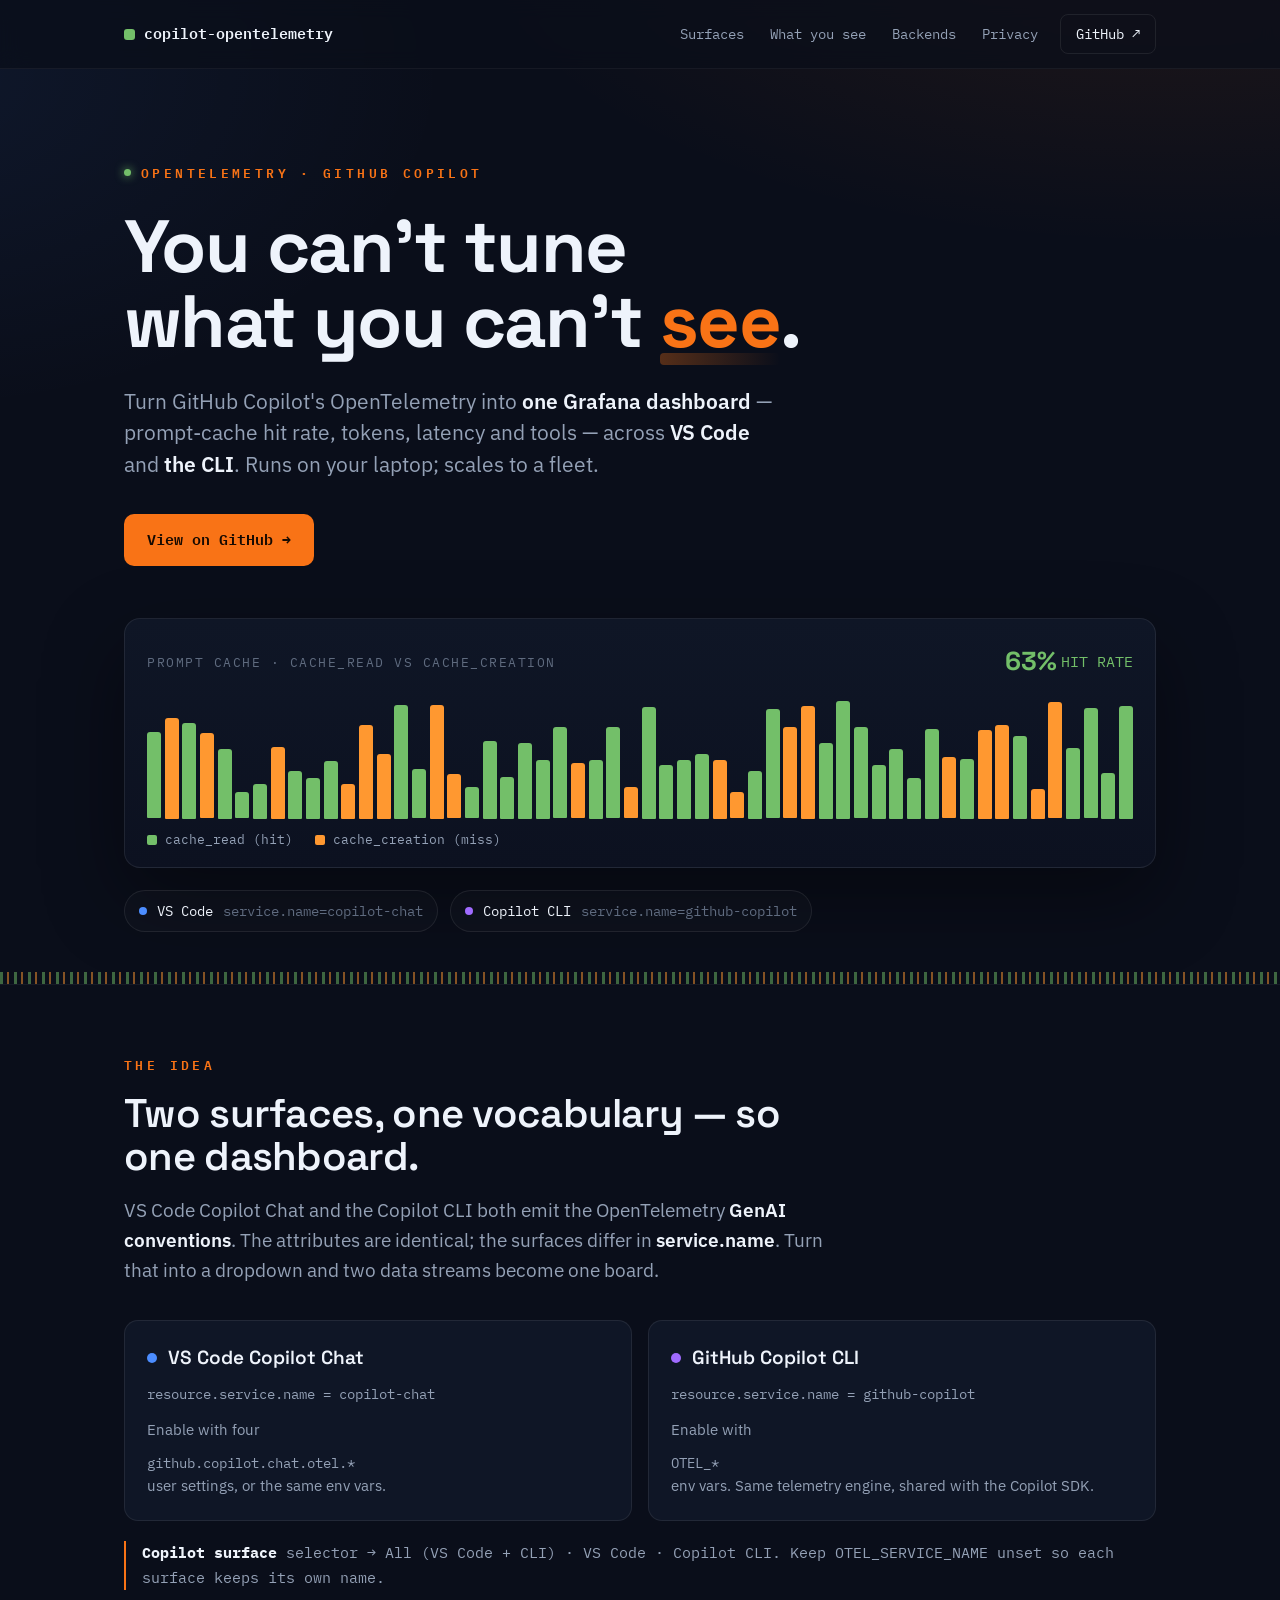
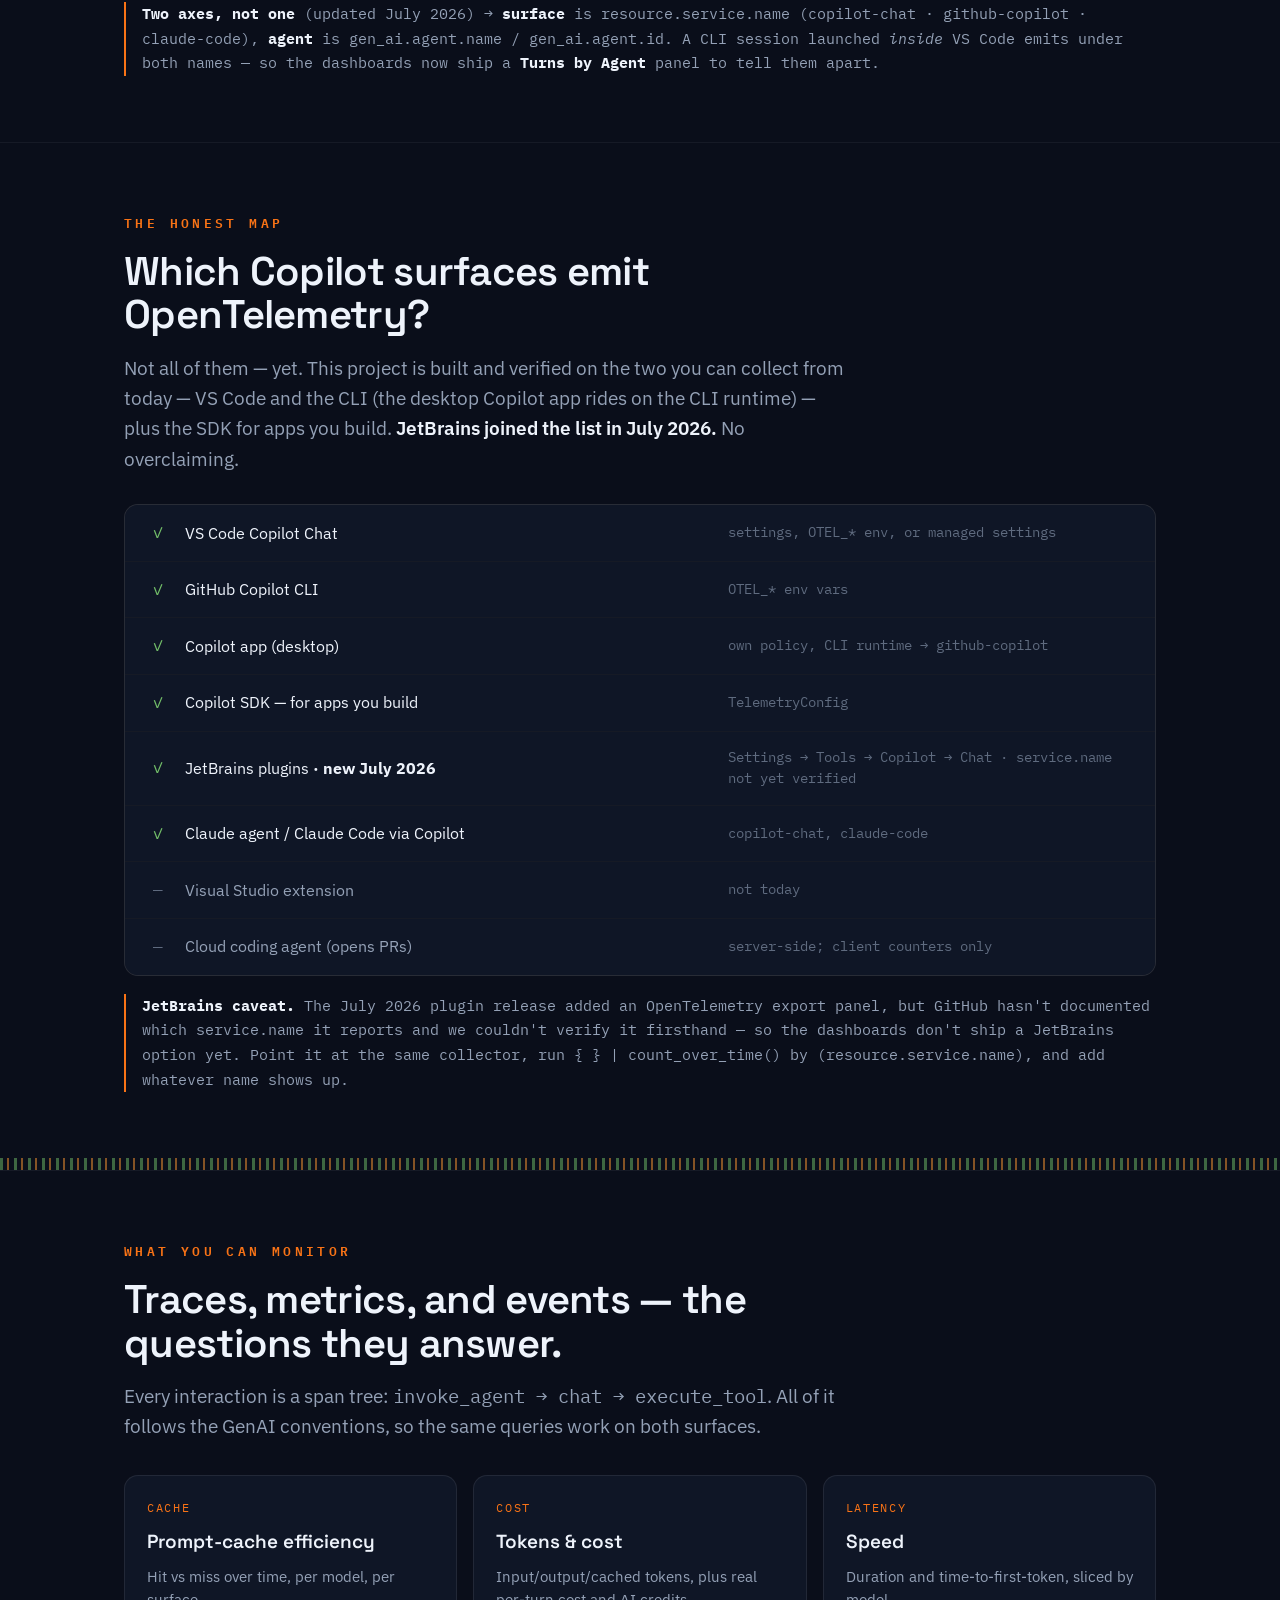
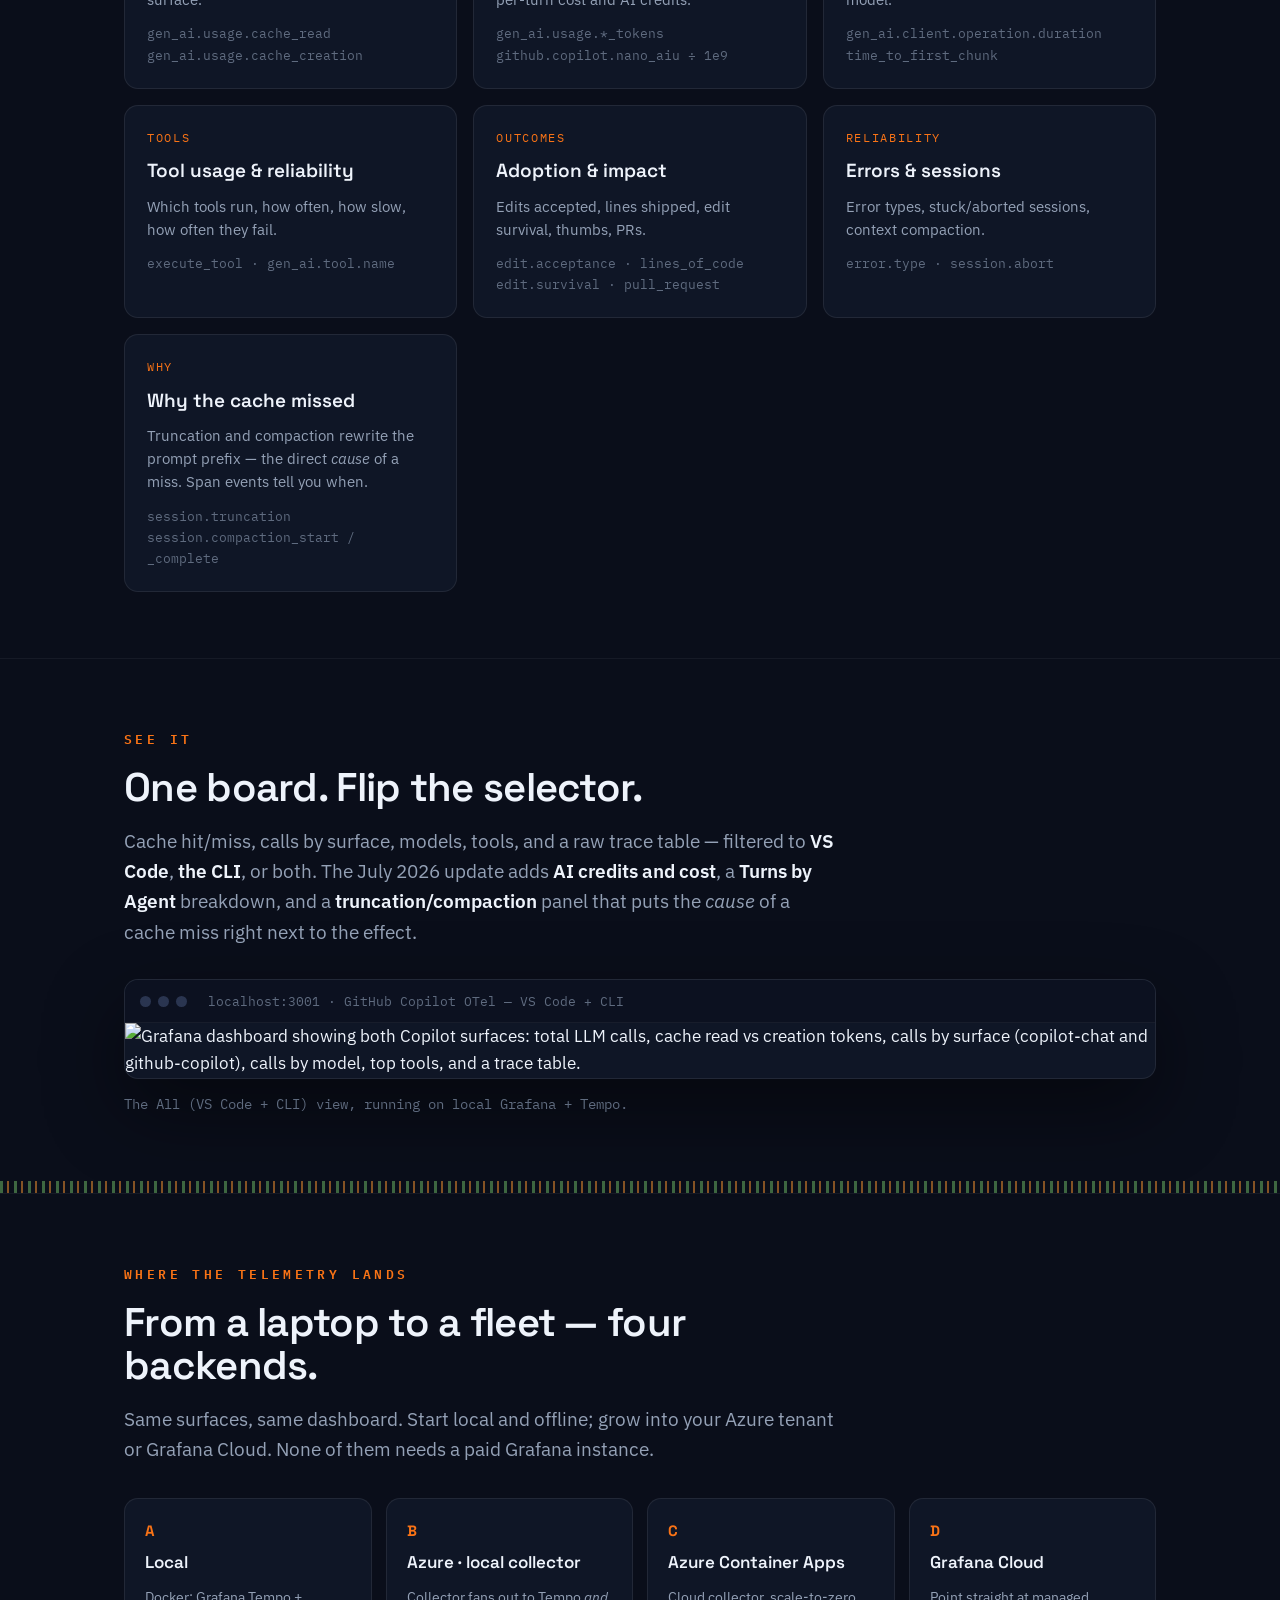
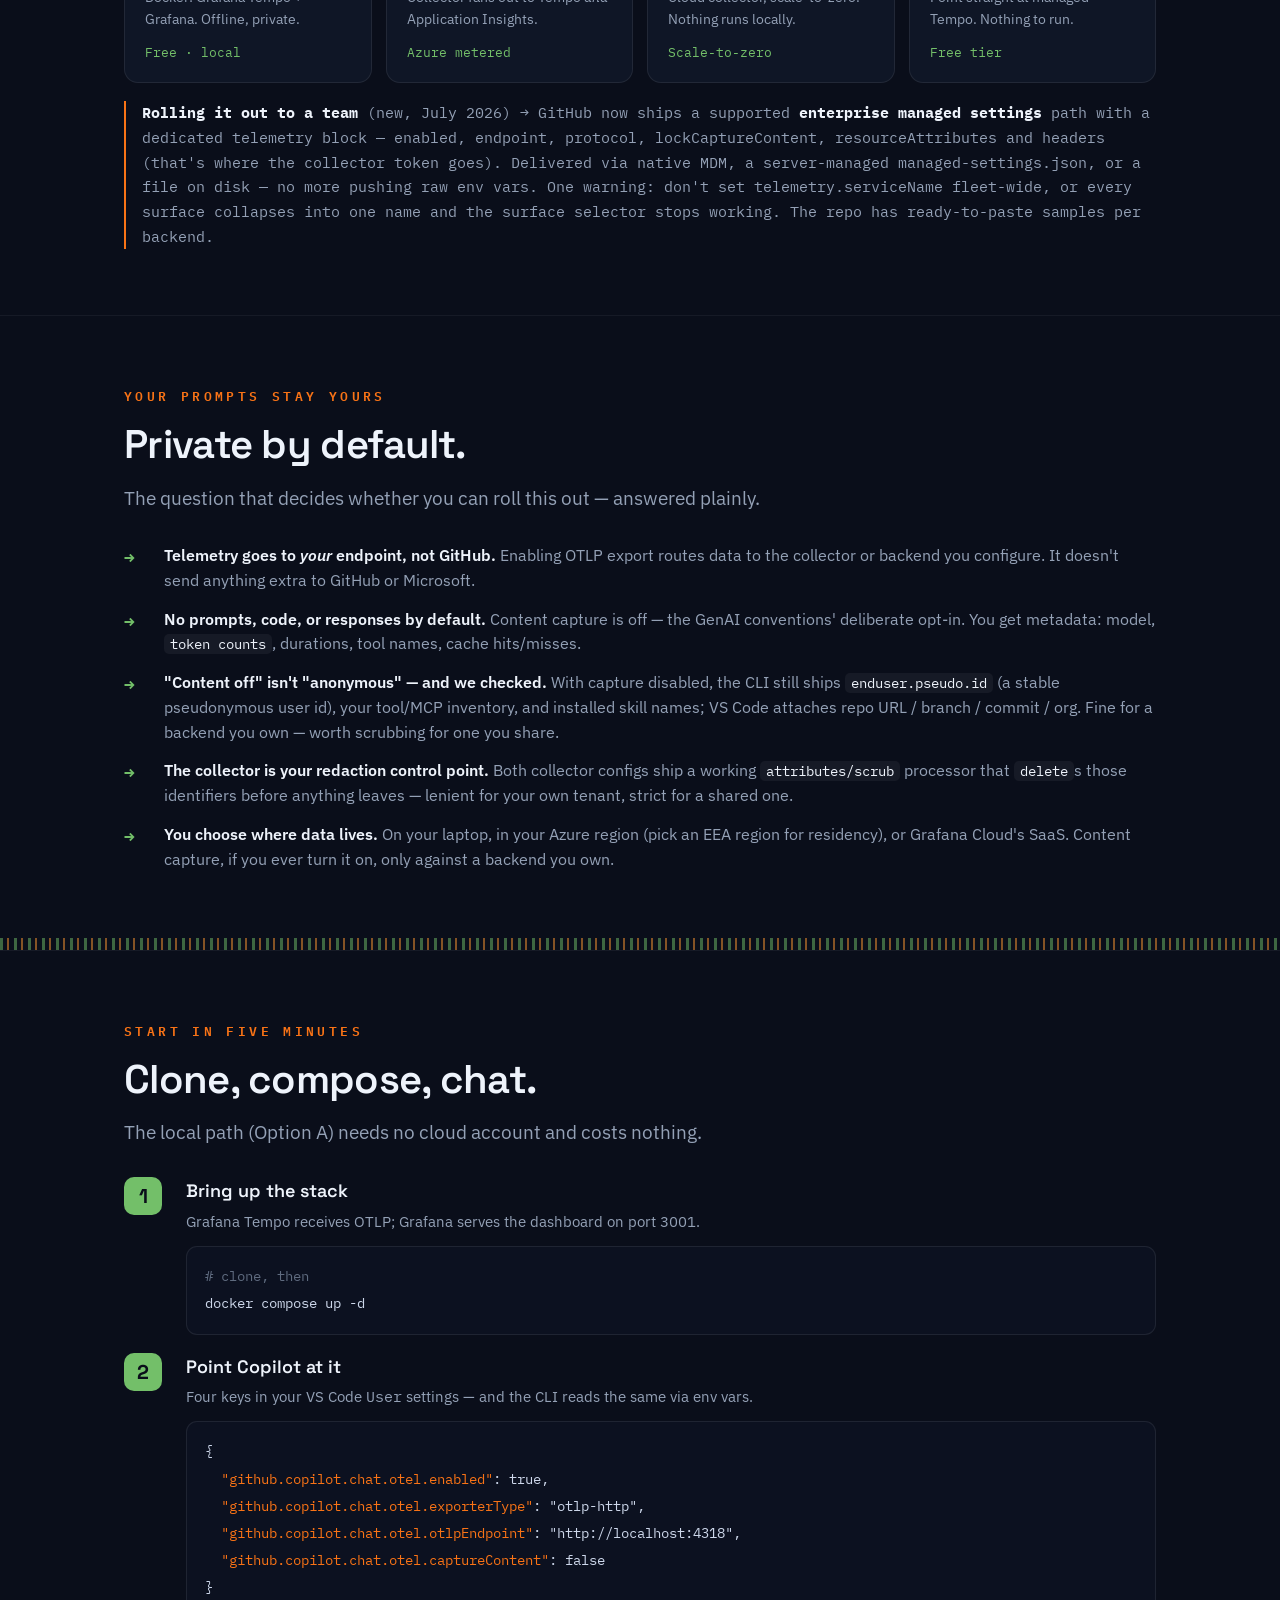
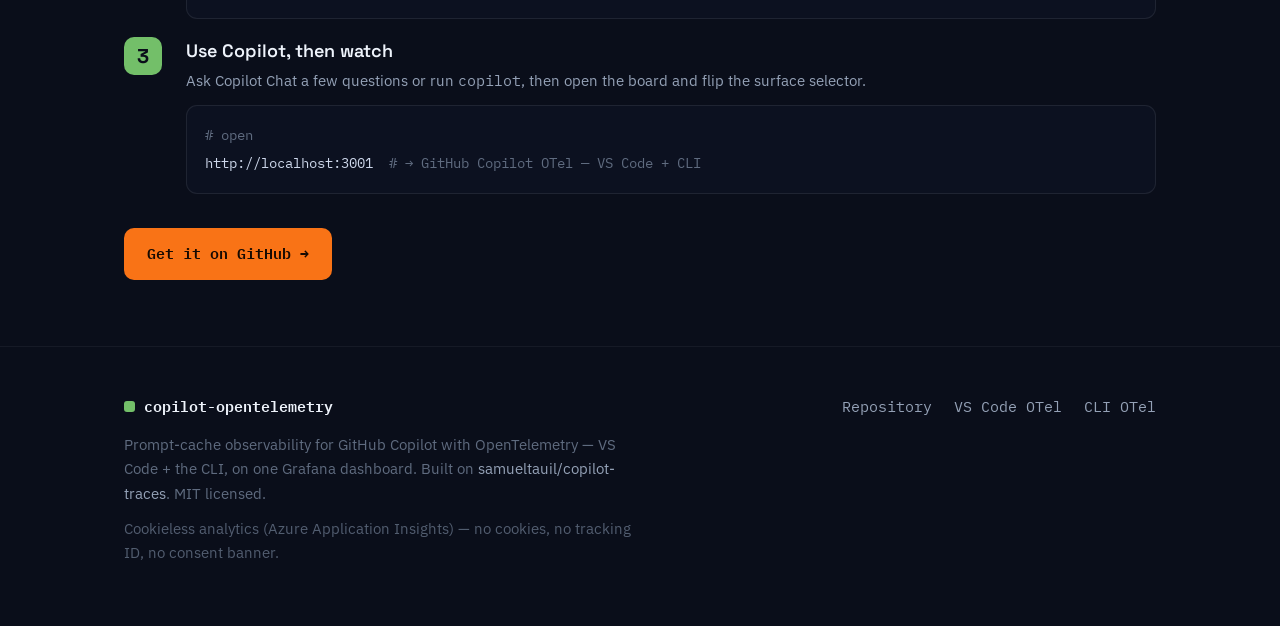
==== docs/index.html @ e8a91729 "Update for July 2026 Copilot changelog: managed settings, metrics, cost panels Verified empirically " ====
<!doctype html>
<html lang="en">
<head>
<meta charset="utf-8" />
<meta name="viewport" content="width=device-width, initial-scale=1" />
<title>copilot-opentelemetry · OpenTelemetry for GitHub Copilot</title>
<meta name="description" content="Turn GitHub Copilot's OpenTelemetry into one Grafana dashboard — prompt-cache hit rate, tokens, latency and tool calls — across VS Code and the CLI. Local or cloud." />
<meta name="author" content="Maxim Salnikov" />
<meta name="robots" content="index, follow, max-image-preview:large, max-snippet:-1, max-video-preview:-1" />
<meta name="googlebot" content="index, follow, max-image-preview:large, max-snippet:-1, max-video-preview:-1" />
<meta name="theme-color" content="#0a0e1a" media="(prefers-color-scheme: dark)" />
<meta name="theme-color" content="#0a0e1a" media="(prefers-color-scheme: light)" />
<link rel="canonical" href="https://copilot-opentelemetry.isainative.dev/" />
<!-- Open Graph -->
<meta property="og:type" content="website" />
<meta property="og:site_name" content="copilot-opentelemetry" />
<meta property="og:locale" content="en_US" />
<meta property="og:title" content="You can't tune what you can't see — OpenTelemetry for GitHub Copilot" />
<meta property="og:description" content="Prompt-cache observability for GitHub Copilot across VS Code and the CLI, on one Grafana dashboard. Local or cloud." />
<meta property="og:url" content="https://copilot-opentelemetry.isainative.dev/" />
<meta property="og:image" content="https://copilot-opentelemetry.isainative.dev/images/article-cover.png" />
<meta property="og:image:type" content="image/png" />
<meta property="og:image:width" content="2400" />
<meta property="og:image:height" content="1260" />
<meta property="og:image:alt" content="OpenTelemetry for GitHub Copilot — a Grafana dashboard of prompt-cache hits and misses across VS Code and the CLI." />
<!-- Twitter / X -->
<meta name="twitter:card" content="summary_large_image" />
<meta name="twitter:site" content="@webmaxru" />
<meta name="twitter:creator" content="@webmaxru" />
<meta name="twitter:title" content="You can't tune what you can't see — OpenTelemetry for GitHub Copilot" />
<meta name="twitter:description" content="Prompt-cache observability for GitHub Copilot across VS Code and the CLI, on one Grafana dashboard. Local or cloud." />
<meta name="twitter:image" content="https://copilot-opentelemetry.isainative.dev/images/article-cover.png" />
<meta name="twitter:image:alt" content="OpenTelemetry for GitHub Copilot — a Grafana dashboard of prompt-cache hits and misses across VS Code and the CLI." />
<link rel="icon" href="favicon.ico" sizes="32x32" />
<link rel="icon" href="favicon.svg" type="image/svg+xml" />
<link rel="apple-touch-icon" href="apple-touch-icon.png" />
<link rel="manifest" href="site.webmanifest" />
<link rel="preconnect" href="https://fonts.googleapis.com" />
<link rel="preconnect" href="https://fonts.gstatic.com" crossorigin />
<link href="https://fonts.googleapis.com/css2?family=Space+Grotesk:wght@500;600;700&family=IBM+Plex+Sans:wght@400;500;600&family=IBM+Plex+Mono:wght@400;500;600&display=swap" rel="stylesheet" />
<script type="application/ld+json">
{
  "@context": "https://schema.org",
  "@graph": [
    {
      "@type": "WebSite",
      "@id": "https://copilot-opentelemetry.isainative.dev/#website",
      "url": "https://copilot-opentelemetry.isainative.dev/",
      "name": "copilot-opentelemetry",
      "description": "OpenTelemetry for GitHub Copilot — one Grafana dashboard across VS Code and the CLI.",
      "inLanguage": "en",
      "publisher": { "@id": "https://copilot-opentelemetry.isainative.dev/#author" }
    },
    {
      "@type": "Person",
      "@id": "https://copilot-opentelemetry.isainative.dev/#author",
      "name": "Maxim Salnikov",
      "url": "https://github.com/webmaxru",
      "sameAs": [
        "https://github.com/webmaxru",
        "https://x.com/webmaxru"
      ]
    },
    {
      "@type": "SoftwareSourceCode",
      "@id": "https://copilot-opentelemetry.isainative.dev/#project",
      "name": "copilot-opentelemetry",
      "description": "Turn GitHub Copilot's OpenTelemetry into one Grafana dashboard — prompt-cache hit rate, tokens, latency and tool calls — across VS Code and the CLI. Runs locally or scales to a fleet via Azure or Grafana Cloud.",
      "url": "https://copilot-opentelemetry.isainative.dev/",
      "codeRepository": "https://github.com/webmaxru/copilot-opentelemetry",
      "programmingLanguage": ["YAML", "PowerShell", "HTML"],
      "license": "https://opensource.org/licenses/MIT",
      "author": { "@id": "https://copilot-opentelemetry.isainative.dev/#author" },
      "keywords": ["OpenTelemetry", "GitHub Copilot", "Observability", "Grafana", "Tempo", "prompt cache"],
      "isPartOf": { "@id": "https://copilot-opentelemetry.isainative.dev/#website" }
    }
  ]
}
</script>
<style>
  :root{
    --bg:#0a0e1a; --bg2:#0c1120; --panel:#0f1626; --panel2:#111a2c;
    --line:rgba(255,255,255,.08); --line2:rgba(255,255,255,.05);
    --ink:#eef3fb; --muted:#94a1b6; --faint:#5f6b7f;
    --hit:#73bf69; --miss:#ff9830; --otel:#f97316; --vscode:#4c8dff; --cli:#a06bff;
    --disp:"Space Grotesk",system-ui,sans-serif;
    --body:"IBM Plex Sans",system-ui,sans-serif;
    --mono:"IBM Plex Mono",ui-monospace,Consolas,monospace;
    --maxw:1080px;
  }
  *{margin:0;padding:0;box-sizing:border-box}
  html{scroll-behavior:smooth}
  body{
    background:var(--bg); color:var(--ink); font-family:var(--body);
    font-size:17px; line-height:1.6; -webkit-font-smoothing:antialiased;
    background-image:
      radial-gradient(1200px 560px at 92% -10%, rgba(249,115,22,.10), transparent 60%),
      radial-gradient(1000px 620px at -8% 8%, rgba(76,141,255,.08), transparent 55%);
    background-attachment:fixed;
  }
  a{color:inherit;text-decoration:none}
  .wrap{max-width:var(--maxw);margin:0 auto;padding:0 24px}
  .mono{font-family:var(--mono)}

  /* eyebrow */
  .eyebrow{font-family:var(--mono);font-size:13px;letter-spacing:.26em;text-transform:uppercase;
    color:var(--otel);font-weight:600;display:inline-flex;align-items:center;gap:10px}
  .eyebrow .dot{width:7px;height:7px;border-radius:50%;background:var(--hit);box-shadow:0 0 10px var(--hit)}

  /* nav */
  nav{position:sticky;top:0;z-index:50;backdrop-filter:blur(10px);
    background:rgba(10,14,26,.72);border-bottom:1px solid var(--line2)}
  .nav-in{max-width:var(--maxw);margin:0 auto;padding:14px 24px;display:flex;align-items:center;gap:22px}
  .brand{font-family:var(--mono);font-weight:600;font-size:15px;color:var(--ink);display:flex;align-items:center;gap:9px}
  .brand .sq{width:11px;height:11px;border-radius:3px;background:var(--hit)}
  .nav-links{margin-left:auto;display:flex;gap:26px;font-size:14px;color:var(--muted);font-family:var(--mono)}
  .nav-links a:hover{color:var(--ink)}
  .nav-cta{padding:8px 15px;border:1px solid var(--line);border-radius:8px;color:var(--ink);font-size:14px;font-family:var(--mono)}
  .nav-cta:hover{border-color:var(--otel);color:var(--otel)}
  @media(max-width:720px){.nav-links{display:none}}

  /* hero */
  .hero{padding:88px 0 40px}
  h1{font-family:var(--disp);font-weight:700;font-size:clamp(40px,7vw,74px);line-height:1.02;
    letter-spacing:-1.6px;margin:24px 0 0}
  h1 .see{color:var(--otel);position:relative;white-space:nowrap}
  h1 .see:after{content:"";position:absolute;left:0;right:0;bottom:4px;height:12px;border-radius:4px;
    background:linear-gradient(90deg,var(--otel),rgba(249,115,22,0));opacity:.32}
  .lede{margin-top:26px;font-size:21px;line-height:1.5;color:var(--muted);max-width:660px}
  .lede b{color:var(--ink);font-weight:600}
  .cta-row{margin-top:34px;display:flex;gap:14px;flex-wrap:wrap}
  .btn{font-family:var(--mono);font-size:15px;font-weight:500;padding:13px 22px;border-radius:10px;
    display:inline-flex;align-items:center;gap:10px;border:1px solid transparent;transition:.15s}
  .btn.primary{background:var(--otel);color:#160a02;font-weight:600}
  .btn.primary:hover{background:#ff8a3d;transform:translateY(-1px)}
  .btn.ghost{border-color:var(--line);color:var(--ink)}
  .btn.ghost:hover{border-color:var(--ink)}

  /* SIGNATURE: hit/miss tickline */
  .tape{margin-top:52px;border:1px solid var(--line);border-radius:16px;background:linear-gradient(180deg,var(--panel),var(--bg2));
    padding:22px 22px 18px;box-shadow:0 30px 80px rgba(0,0,0,.4)}
  .tape .cap{display:flex;justify-content:space-between;align-items:baseline;font-family:var(--mono);
    font-size:12.5px;letter-spacing:.12em;text-transform:uppercase;color:var(--faint)}
  .tape .cap .rate{color:var(--hit);font-size:15px;letter-spacing:0}
  .tape .cap .rate b{font-family:var(--disp);font-size:26px;font-weight:700;vertical-align:-3px;margin-right:4px}
  .ticks{display:flex;align-items:flex-end;gap:4px;height:120px;margin:16px 0 10px}
  .ticks .t{flex:1;border-radius:3px 3px 1px 1px;transform-origin:bottom;transform:scaleY(.06);
    animation:grow .5s cubic-bezier(.2,.8,.2,1) forwards}
  @keyframes grow{to{transform:scaleY(1)}}
  .legend{display:flex;gap:22px;font-family:var(--mono);font-size:12.5px;color:var(--muted)}
  .legend i{display:inline-block;width:10px;height:10px;border-radius:2px;margin-right:8px;vertical-align:middle}

  .chips{margin-top:22px;display:flex;gap:12px;flex-wrap:wrap}
  .chip{font-family:var(--mono);font-size:14px;padding:9px 14px;border-radius:999px;border:1px solid var(--line);
    background:rgba(255,255,255,.02);display:inline-flex;gap:10px;align-items:center;color:var(--ink)}
  .chip .d{width:8px;height:8px;border-radius:50%}
  .chip .k{color:var(--faint)}

  /* section scaffolding */
  section{padding:66px 0;border-top:1px solid var(--line2)}
  .sec-head{max-width:720px}
  .sec-head h2{font-family:var(--disp);font-weight:600;font-size:clamp(28px,4.4vw,40px);letter-spacing:-.7px;line-height:1.08;margin-top:14px}
  .sec-head p{margin-top:16px;color:var(--muted);font-size:19px}
  .sec-head p b{color:var(--ink);font-weight:600}

  /* divider tickline (thin) */
  .rule{height:12px;background-repeat:repeat-x;background-size:14px 12px;opacity:.5;margin:0;border:0;
    background-image:
      linear-gradient(90deg,var(--hit) 0 3px, transparent 3px 14px),
      linear-gradient(90deg,transparent 0 7px, var(--miss) 7px 9px, transparent 9px 14px);}

  /* insight: two surfaces */
  .insight{display:grid;grid-template-columns:1fr 1fr;gap:16px;margin-top:34px}
  .scard{border:1px solid var(--line);border-radius:14px;padding:22px;background:var(--panel)}
  .scard .h{display:flex;align-items:center;gap:11px;font-family:var(--disp);font-weight:600;font-size:19px}
  .scard .h .d{width:10px;height:10px;border-radius:50%}
  .scard code{font-family:var(--mono);font-size:14px;color:var(--muted);display:block;margin-top:10px}
  .scard p{margin-top:12px;color:var(--muted);font-size:15px}
  .selnote{margin-top:20px;font-family:var(--mono);font-size:14.5px;color:var(--muted);
    border-left:2px solid var(--otel);padding-left:16px;line-height:1.7}
  .selnote b{color:var(--ink)}
  @media(max-width:640px){.insight{grid-template-columns:1fr}}

  /* coverage list */
  .cov{margin-top:30px;display:grid;gap:1px;background:var(--line2);border:1px solid var(--line);border-radius:14px;overflow:hidden}
  .cov .row{display:grid;grid-template-columns:26px 1.3fr 1fr;gap:14px;align-items:center;padding:15px 20px;background:var(--panel);font-size:15.5px}
  .cov .row .s{font-family:var(--mono);font-size:16px;text-align:center}
  .cov .row .n{color:var(--ink)}
  .cov .row .m{color:var(--faint);font-family:var(--mono);font-size:13.5px}
  .cov .row.no .n{color:var(--muted)}
  .cov .yes .s{color:var(--hit)} .cov .no .s{color:var(--faint)} .cov .maybe .s{color:var(--miss)}
  @media(max-width:640px){.cov .row{grid-template-columns:22px 1fr}.cov .row .m{display:none}}

  /* monitor cards */
  .grid3{margin-top:34px;display:grid;grid-template-columns:repeat(3,1fr);gap:16px}
  .mcard{border:1px solid var(--line);border-radius:14px;padding:22px;background:var(--panel);transition:.15s}
  .mcard:hover{border-color:rgba(255,255,255,.16);transform:translateY(-2px)}
  .mcard .lbl{font-family:var(--mono);font-size:12px;letter-spacing:.14em;text-transform:uppercase;color:var(--otel)}
  .mcard h3{font-family:var(--disp);font-weight:600;font-size:19px;margin-top:9px}
  .mcard p{margin-top:8px;color:var(--muted);font-size:14.5px}
  .mcard .kv{margin-top:12px;font-family:var(--mono);font-size:12.5px;color:var(--faint);line-height:1.7}
  @media(max-width:820px){.grid3{grid-template-columns:1fr 1fr}}
  @media(max-width:560px){.grid3{grid-template-columns:1fr}}

  /* screenshot */
  .shotframe{margin-top:32px;border:1px solid var(--line);border-radius:14px;overflow:hidden;background:var(--panel);box-shadow:0 30px 80px rgba(0,0,0,.45)}
  .shotbar{display:flex;align-items:center;gap:7px;padding:11px 15px;border-bottom:1px solid var(--line2);background:var(--bg2)}
  .shotbar .b{width:11px;height:11px;border-radius:50%;background:#2a3550}
  .shotbar .u{margin-left:14px;font-family:var(--mono);font-size:12.5px;color:var(--faint)}
  .shotframe img{display:block;width:100%;height:auto}
  .shotcap{margin-top:14px;color:var(--faint);font-size:14px;font-family:var(--mono)}

  /* backends */
  .grid4{margin-top:34px;display:grid;grid-template-columns:repeat(4,1fr);gap:14px}
  .bcard{border:1px solid var(--line);border-radius:14px;padding:20px;background:var(--panel)}
  .bcard .tag{font-family:var(--disp);font-weight:700;font-size:15px;color:var(--otel);letter-spacing:.02em}
  .bcard h3{font-family:var(--disp);font-weight:600;font-size:17px;margin-top:6px}
  .bcard p{margin-top:9px;color:var(--muted);font-size:14px}
  .bcard .cost{margin-top:12px;font-family:var(--mono);font-size:12.5px;color:var(--hit)}
  @media(max-width:820px){.grid4{grid-template-columns:1fr 1fr}}
  @media(max-width:460px){.grid4{grid-template-columns:1fr}}

  /* privacy */
  .plist{margin-top:30px;display:grid;gap:14px}
  .pitem{display:grid;grid-template-columns:26px 1fr;gap:14px;align-items:start}
  .pitem .ic{color:var(--hit);font-family:var(--mono);font-weight:600;font-size:18px;line-height:1.5}
  .pitem p{color:var(--muted);font-size:15.5px}
  .pitem p b{color:var(--ink);font-weight:600}
  .pitem code{font-family:var(--mono);font-size:13.5px;color:var(--ink);background:rgba(255,255,255,.05);padding:1px 6px;border-radius:5px}

  /* quick start */
  .steps{margin-top:30px;display:grid;gap:18px}
  .step{display:grid;grid-template-columns:44px 1fr;gap:18px;align-items:start}
  .step .num{font-family:var(--disp);font-weight:700;font-size:20px;color:var(--bg);background:var(--hit);
    width:38px;height:38px;border-radius:10px;display:flex;align-items:center;justify-content:center}
  .step h3{font-family:var(--disp);font-weight:600;font-size:18px}
  .step p{color:var(--muted);font-size:15px;margin-top:4px}
  pre{margin-top:12px;background:var(--bg2);border:1px solid var(--line);border-radius:11px;padding:16px 18px;overflow:auto}
  pre code{font-family:var(--mono);font-size:13.5px;color:#cdd7ea;line-height:1.7;white-space:pre}
  .tok-c{color:var(--faint)} .tok-k{color:var(--otel)}

  /* footer */
  footer{border-top:1px solid var(--line2);padding:48px 0 60px;color:var(--faint);font-size:14.5px}
  .foot-in{display:flex;flex-wrap:wrap;gap:24px;justify-content:space-between;align-items:flex-start}
  footer a{color:var(--muted)} footer a:hover{color:var(--ink)}
  .foot-links{display:flex;gap:22px;font-family:var(--mono);flex-wrap:wrap}
  .foot-note{max-width:520px;line-height:1.7}

  :focus-visible{outline:2px solid var(--otel);outline-offset:3px;border-radius:4px}
  @media(prefers-reduced-motion:reduce){
    html{scroll-behavior:auto}
    .ticks .t{animation:none;transform:scaleY(1)}
  }
</style>
</head>
<body>
<nav>
  <div class="nav-in">
    <a class="brand" href="#top"><span class="sq"></span>copilot-opentelemetry</a>
    <div class="nav-links">
      <a href="#surfaces">Surfaces</a>
      <a href="#monitor">What you see</a>
      <a href="#backends">Backends</a>
      <a href="#privacy">Privacy</a>
    </div>
    <a class="nav-cta" href="https://github.com/webmaxru/copilot-opentelemetry">GitHub ↗</a>
  </div>
</nav>

<header class="hero" id="top">
  <div class="wrap">
    <span class="eyebrow"><span class="dot"></span>OpenTelemetry · GitHub Copilot</span>
    <h1>You can't tune<br>what you can't <span class="see">see</span>.</h1>
    <p class="lede">Turn GitHub Copilot's OpenTelemetry into <b>one Grafana dashboard</b> —
      prompt‑cache hit rate, tokens, latency and tools — across <b>VS Code</b> and <b>the CLI</b>.
      Runs on your laptop; scales to a fleet.</p>
    <div class="cta-row">
      <a class="btn primary" href="https://github.com/webmaxru/copilot-opentelemetry">View on GitHub →</a>
    </div>

    <div class="tape">
      <div class="cap"><span>prompt cache · cache_read vs cache_creation</span>
        <span class="rate"><b>63%</b>hit rate</span></div>
      <div class="ticks" id="ticks" aria-hidden="true"></div>
      <div class="legend">
        <span><i style="background:var(--hit)"></i>cache_read (hit)</span>
        <span><i style="background:var(--miss)"></i>cache_creation (miss)</span>
      </div>
    </div>

    <div class="chips">
      <span class="chip"><span class="d" style="background:var(--vscode)"></span>VS Code<span class="k">service.name=copilot-chat</span></span>
      <span class="chip"><span class="d" style="background:var(--cli)"></span>Copilot CLI<span class="k">service.name=github-copilot</span></span>
    </div>
  </div>
</header>

<hr class="rule" />

<main>
  <section id="surfaces">
    <div class="wrap">
      <div class="sec-head">
        <span class="eyebrow">The idea</span>
        <h2>Two surfaces, one vocabulary — so one dashboard.</h2>
        <p>VS Code Copilot Chat and the Copilot CLI both emit the OpenTelemetry <b>GenAI conventions</b>.
          The attributes are identical; the surfaces differ in <b>service.name</b>. Turn that into a
          dropdown and two data streams become one board.</p>
      </div>
      <div class="insight">
        <div class="scard">
          <div class="h"><span class="d" style="background:var(--vscode)"></span>VS Code Copilot Chat</div>
          <code>resource.service.name = copilot-chat</code>
          <p>Enable with four <code>github.copilot.chat.otel.*</code> user settings, or the same env vars.</p>
        </div>
        <div class="scard">
          <div class="h"><span class="d" style="background:var(--cli)"></span>GitHub Copilot CLI</div>
          <code>resource.service.name = github-copilot</code>
          <p>Enable with <code>OTEL_*</code> env vars. Same telemetry engine, shared with the Copilot SDK.</p>
        </div>
      </div>
      <div class="selnote"><b>Copilot surface</b> selector →
        <span class="mono">All (VS Code + CLI)</span> · <span class="mono">VS Code</span> · <span class="mono">Copilot CLI</span>.
        Keep <span class="mono">OTEL_SERVICE_NAME</span> unset so each surface keeps its own name.</div>
      <div class="selnote" style="margin-top:12px"><b>Two axes, not one</b> (updated July 2026) →
        <b>surface</b> is <span class="mono">resource.service.name</span>
        (<span class="mono">copilot-chat</span> · <span class="mono">github-copilot</span> · <span class="mono">claude-code</span>),
        <b>agent</b> is <span class="mono">gen_ai.agent.name</span> / <span class="mono">gen_ai.agent.id</span>.
        A CLI session launched <em>inside</em> VS Code emits under both names — so the dashboards now ship a
        <b>Turns by Agent</b> panel to tell them apart.</div>
    </div>
  </section>

  <section id="coverage">
    <div class="wrap">
      <div class="sec-head">
        <span class="eyebrow">The honest map</span>
        <h2>Which Copilot surfaces emit OpenTelemetry?</h2>
        <p>Not all of them — yet. This project is built and verified on the two you can collect from today —
          VS&nbsp;Code and the CLI (the desktop Copilot app rides on the CLI runtime) — plus the SDK for apps
          you build. <b>JetBrains joined the list in July 2026.</b> No overclaiming.</p>
      </div>
      <div class="cov">
        <div class="row yes"><span class="s">✓</span><span class="n">VS Code Copilot Chat</span><span class="m">settings, OTEL_* env, or managed settings</span></div>
        <div class="row yes"><span class="s">✓</span><span class="n">GitHub Copilot CLI</span><span class="m">OTEL_* env vars</span></div>
        <div class="row yes"><span class="s">✓</span><span class="n">Copilot app (desktop)</span><span class="m">own policy, CLI runtime → github-copilot</span></div>
        <div class="row yes"><span class="s">✓</span><span class="n">Copilot SDK — for apps you build</span><span class="m">TelemetryConfig</span></div>
        <div class="row yes"><span class="s">✓</span><span class="n">JetBrains plugins <b>· new July 2026</b></span><span class="m">Settings → Tools → Copilot → Chat · service.name not yet verified</span></div>
        <div class="row yes"><span class="s">✓</span><span class="n">Claude agent / Claude Code via Copilot</span><span class="m">copilot-chat, claude-code</span></div>
        <div class="row no"><span class="s">—</span><span class="n">Visual Studio extension</span><span class="m">not today</span></div>
        <div class="row no"><span class="s">—</span><span class="n">Cloud coding agent (opens PRs)</span><span class="m">server-side; client counters only</span></div>
      </div>
      <div class="selnote" style="margin-top:18px"><b>JetBrains caveat.</b> The July 2026 plugin release added an
        OpenTelemetry export panel, but GitHub hasn't documented which <span class="mono">service.name</span> it
        reports and we couldn't verify it firsthand — so the dashboards don't ship a JetBrains option yet. Point it
        at the same collector, run <span class="mono">{ } | count_over_time() by (resource.service.name)</span>,
        and add whatever name shows up.</div>
    </div>
  </section>

  <hr class="rule" />

  <section id="monitor">
    <div class="wrap">
      <div class="sec-head">
        <span class="eyebrow">What you can monitor</span>
        <h2>Traces, metrics, and events — the questions they answer.</h2>
        <p>Every interaction is a span tree: <span class="mono">invoke_agent → chat → execute_tool</span>.
          All of it follows the GenAI conventions, so the same queries work on both surfaces.</p>
      </div>
      <div class="grid3">
        <div class="mcard"><div class="lbl">cache</div><h3>Prompt‑cache efficiency</h3><p>Hit vs miss over time, per model, per surface.</p><div class="kv">gen_ai.usage.cache_read<br>gen_ai.usage.cache_creation</div></div>
        <div class="mcard"><div class="lbl">cost</div><h3>Tokens &amp; cost</h3><p>Input/output/cached tokens, plus real per‑turn cost and AI credits.</p><div class="kv">gen_ai.usage.*_tokens<br>github.copilot.nano_aiu ÷ 1e9</div></div>
        <div class="mcard"><div class="lbl">latency</div><h3>Speed</h3><p>Duration and time‑to‑first‑token, sliced by model.</p><div class="kv">gen_ai.client.operation.duration<br>time_to_first_chunk</div></div>
        <div class="mcard"><div class="lbl">tools</div><h3>Tool usage &amp; reliability</h3><p>Which tools run, how often, how slow, how often they fail.</p><div class="kv">execute_tool · gen_ai.tool.name</div></div>
        <div class="mcard"><div class="lbl">outcomes</div><h3>Adoption &amp; impact</h3><p>Edits accepted, lines shipped, edit survival, thumbs, PRs.</p><div class="kv">edit.acceptance · lines_of_code<br>edit.survival · pull_request</div></div>
        <div class="mcard"><div class="lbl">reliability</div><h3>Errors &amp; sessions</h3><p>Error types, stuck/aborted sessions, context compaction.</p><div class="kv">error.type · session.abort</div></div>
        <div class="mcard"><div class="lbl">why</div><h3>Why the cache missed</h3><p>Truncation and compaction rewrite the prompt prefix — the direct <em>cause</em> of a miss. Span events tell you when.</p><div class="kv">session.truncation<br>session.compaction_start / _complete</div></div>
      </div>
    </div>
  </section>

  <section id="monitor-see">
    <div class="wrap">
      <div class="sec-head">
        <span class="eyebrow">See it</span>
        <h2>One board. Flip the selector.</h2>
        <p>Cache hit/miss, calls by surface, models, tools, and a raw trace table — filtered to
          <b>VS Code</b>, <b>the CLI</b>, or both. The July 2026 update adds <b>AI credits and cost</b>,
          a <b>Turns by Agent</b> breakdown, and a <b>truncation/compaction</b> panel that puts the
          <em>cause</em> of a cache miss right next to the effect.</p>
      </div>
      <div class="shotframe">
        <div class="shotbar"><span class="b"></span><span class="b"></span><span class="b"></span>
          <span class="u">localhost:3001 · GitHub Copilot OTel — VS Code + CLI</span></div>
        <img src="images/dashboard-all-surfaces.png" alt="Grafana dashboard showing both Copilot surfaces: total LLM calls, cache read vs creation tokens, calls by surface (copilot-chat and github-copilot), calls by model, top tools, and a trace table." loading="lazy" />
      </div>
      <p class="shotcap">The <span class="mono">All (VS Code + CLI)</span> view, running on local Grafana + Tempo.</p>
    </div>
  </section>

  <hr class="rule" />

  <section id="backends">
    <div class="wrap">
      <div class="sec-head">
        <span class="eyebrow">Where the telemetry lands</span>
        <h2>From a laptop to a fleet — four backends.</h2>
        <p>Same surfaces, same dashboard. Start local and offline; grow into your Azure tenant or Grafana
          Cloud. None of them needs a paid Grafana instance.</p>
      </div>
      <div class="grid4">
        <div class="bcard"><div class="tag">A</div><h3>Local</h3><p>Docker: Grafana Tempo + Grafana. Offline, private.</p><div class="cost">Free · local</div></div>
        <div class="bcard"><div class="tag">B</div><h3>Azure · local collector</h3><p>Collector fans out to Tempo <em>and</em> Application Insights.</p><div class="cost">Azure metered</div></div>
        <div class="bcard"><div class="tag">C</div><h3>Azure Container Apps</h3><p>Cloud collector, scale‑to‑zero. Nothing runs locally.</p><div class="cost">Scale-to-zero</div></div>
        <div class="bcard"><div class="tag">D</div><h3>Grafana Cloud</h3><p>Point straight at managed Tempo. Nothing to run.</p><div class="cost">Free tier</div></div>
      </div>
      <div class="selnote" style="margin-top:18px"><b>Rolling it out to a team</b> (new, July 2026) →
        GitHub now ships a supported <b>enterprise managed settings</b> path with a dedicated
        <span class="mono">telemetry</span> block — <span class="mono">enabled</span>,
        <span class="mono">endpoint</span>, <span class="mono">protocol</span>,
        <span class="mono">lockCaptureContent</span>, <span class="mono">resourceAttributes</span> and
        <span class="mono">headers</span> (that's where the collector token goes). Delivered via native MDM,
        a server-managed <span class="mono">managed-settings.json</span>, or a file on disk — no more pushing raw
        env vars. One warning: don't set <span class="mono">telemetry.serviceName</span> fleet-wide, or every
        surface collapses into one name and the surface selector stops working. The repo has ready-to-paste
        samples per backend.</div>
    </div>
  </section>

  <section id="privacy">
    <div class="wrap">
      <div class="sec-head">
        <span class="eyebrow">Your prompts stay yours</span>
        <h2>Private by default.</h2>
        <p>The question that decides whether you can roll this out — answered plainly.</p>
      </div>
      <div class="plist">
        <div class="pitem"><span class="ic">→</span><p><b>Telemetry goes to <em>your</em> endpoint, not GitHub.</b> Enabling OTLP export routes data to the collector or backend you configure. It doesn't send anything extra to GitHub or Microsoft.</p></div>
        <div class="pitem"><span class="ic">→</span><p><b>No prompts, code, or responses by default.</b> Content capture is off — the GenAI conventions' deliberate opt‑in. You get metadata: model, <code>token counts</code>, durations, tool names, cache hits/misses.</p></div>
        <div class="pitem"><span class="ic">→</span><p><b>"Content off" isn't "anonymous" — and we checked.</b> With capture disabled, the CLI still ships <code>enduser.pseudo.id</code> (a stable pseudonymous user id), your tool/MCP inventory, and installed skill names; VS Code attaches repo URL / branch / commit / org. Fine for a backend you own — worth scrubbing for one you share.</p></div>
        <div class="pitem"><span class="ic">→</span><p><b>The collector is your redaction control point.</b> Both collector configs ship a working <code>attributes/scrub</code> processor that <code>delete</code>s those identifiers before anything leaves — lenient for your own tenant, strict for a shared one.</p></div>
        <div class="pitem"><span class="ic">→</span><p><b>You choose where data lives.</b> On your laptop, in your Azure region (pick an EEA region for residency), or Grafana Cloud's SaaS. Content capture, if you ever turn it on, only against a backend you own.</p></div>
      </div>
    </div>
  </section>

  <hr class="rule" />

  <section id="start">
    <div class="wrap">
      <div class="sec-head">
        <span class="eyebrow">Start in five minutes</span>
        <h2>Clone, compose, chat.</h2>
        <p>The local path (Option A) needs no cloud account and costs nothing.</p>
      </div>
      <div class="steps">
        <div class="step"><div class="num">1</div><div>
          <h3>Bring up the stack</h3>
          <p>Grafana Tempo receives OTLP; Grafana serves the dashboard on port 3001.</p>
          <pre><code><span class="tok-c"># clone, then</span>
docker compose up -d</code></pre>
        </div></div>
        <div class="step"><div class="num">2</div><div>
          <h3>Point Copilot at it</h3>
          <p>Four keys in your VS Code <span class="mono">User</span> settings — and the CLI reads the same via env vars.</p>
          <pre><code>{
  <span class="tok-k">"github.copilot.chat.otel.enabled"</span>: true,
  <span class="tok-k">"github.copilot.chat.otel.exporterType"</span>: "otlp-http",
  <span class="tok-k">"github.copilot.chat.otel.otlpEndpoint"</span>: "http://localhost:4318",
  <span class="tok-k">"github.copilot.chat.otel.captureContent"</span>: false
}</code></pre>
        </div></div>
        <div class="step"><div class="num">3</div><div>
          <h3>Use Copilot, then watch</h3>
          <p>Ask Copilot Chat a few questions or run <span class="mono">copilot</span>, then open the board and flip the surface selector.</p>
          <pre><code><span class="tok-c"># open</span>
http://localhost:3001  <span class="tok-c"># → GitHub Copilot OTel — VS Code + CLI</span></code></pre>
        </div></div>
      </div>
      <div class="cta-row">
        <a class="btn primary" href="https://github.com/webmaxru/copilot-opentelemetry">Get it on GitHub →</a>
      </div>
    </div>
  </section>
</main>

<footer>
  <div class="wrap foot-in">
    <div>
      <a class="brand" href="#top" style="font-size:15px"><span class="sq"></span>copilot-opentelemetry</a>
      <p class="foot-note" style="margin-top:14px">Prompt‑cache observability for GitHub Copilot with OpenTelemetry — VS Code + the CLI, on one Grafana dashboard.
        Built on <a href="https://github.com/samueltauil/copilot-traces">samueltauil/copilot-traces</a>. MIT licensed.</p>
      <p class="foot-note" style="margin-top:10px;opacity:.85">Cookieless analytics (Azure Application Insights) — no cookies, no tracking ID, no consent banner.</p>
    </div>
    <div class="foot-links">
      <a href="https://github.com/webmaxru/copilot-opentelemetry">Repository</a>
      <a href="https://code.visualstudio.com/docs/agents/guides/monitoring-agents">VS Code OTel</a>
      <a href="https://docs.github.com/en/copilot/reference/copilot-cli-reference/cli-command-reference#opentelemetry-monitoring">CLI OTel</a>
    </div>
  </div>
</footer>

<script>
  // Signature tickline: a deterministic hit/miss telemetry tape (~63% hits), revealed on load.
  (function(){
    var el=document.getElementById('ticks'); if(!el) return;
    var reduce=window.matchMedia&&window.matchMedia('(prefers-reduced-motion:reduce)').matches;
    var HIT='var(--hit)', MISS='var(--miss)';
    // fixed pseudo-random pattern so the tape is stable across loads
    var seed=1337; function rnd(){ seed=(seed*1103515245+12345)&0x7fffffff; return seed/0x7fffffff; }
    var n=56, frag=document.createDocumentFragment();
    for(var i=0;i<n;i++){
      var hit=rnd()<0.63; var h=18+Math.round(rnd()*80);
      var b=document.createElement('span'); b.className='t';
      b.style.height=h+'%'; b.style.background=hit?HIT:MISS;
      b.style.animationDelay=(reduce?0:(i*11))+'ms';
      frag.appendChild(b);
    }
    el.appendChild(frag);
  })();
</script>
<script src="analytics.js" defer></script>
</body>
</html>
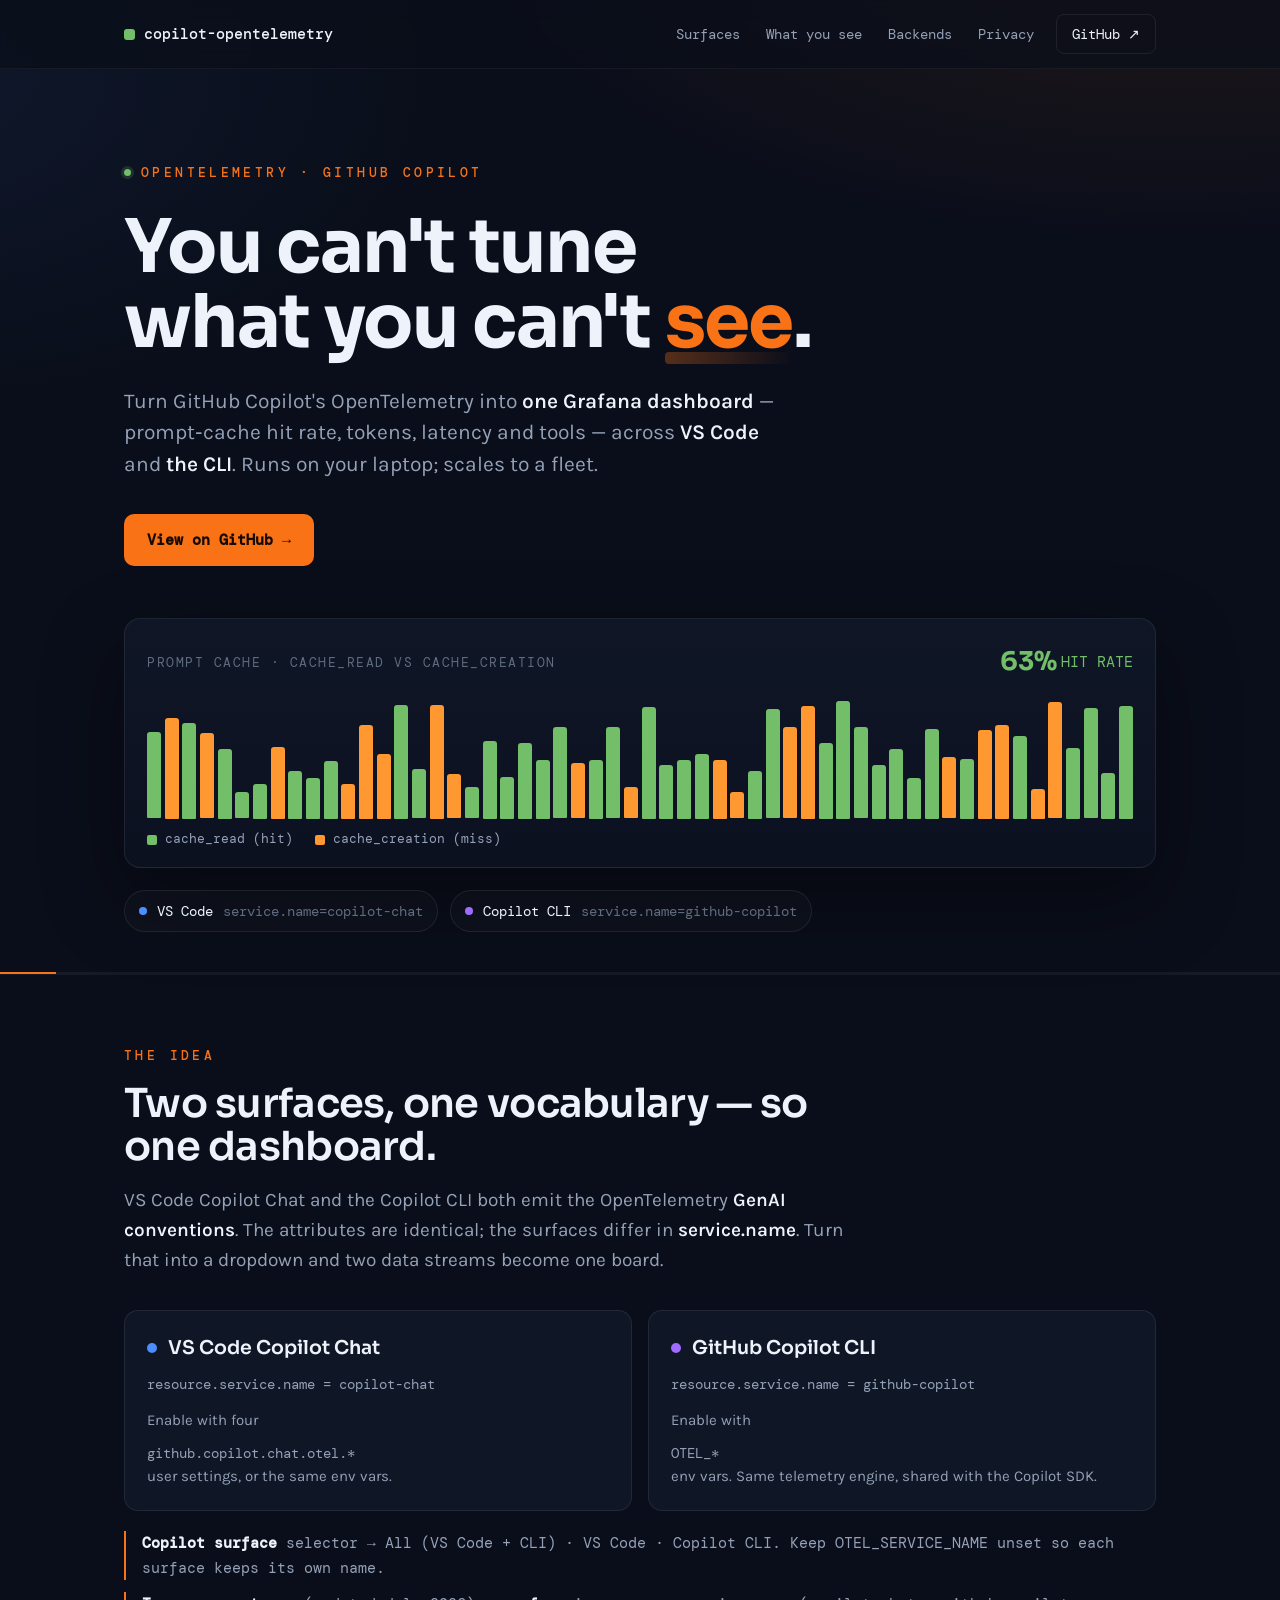
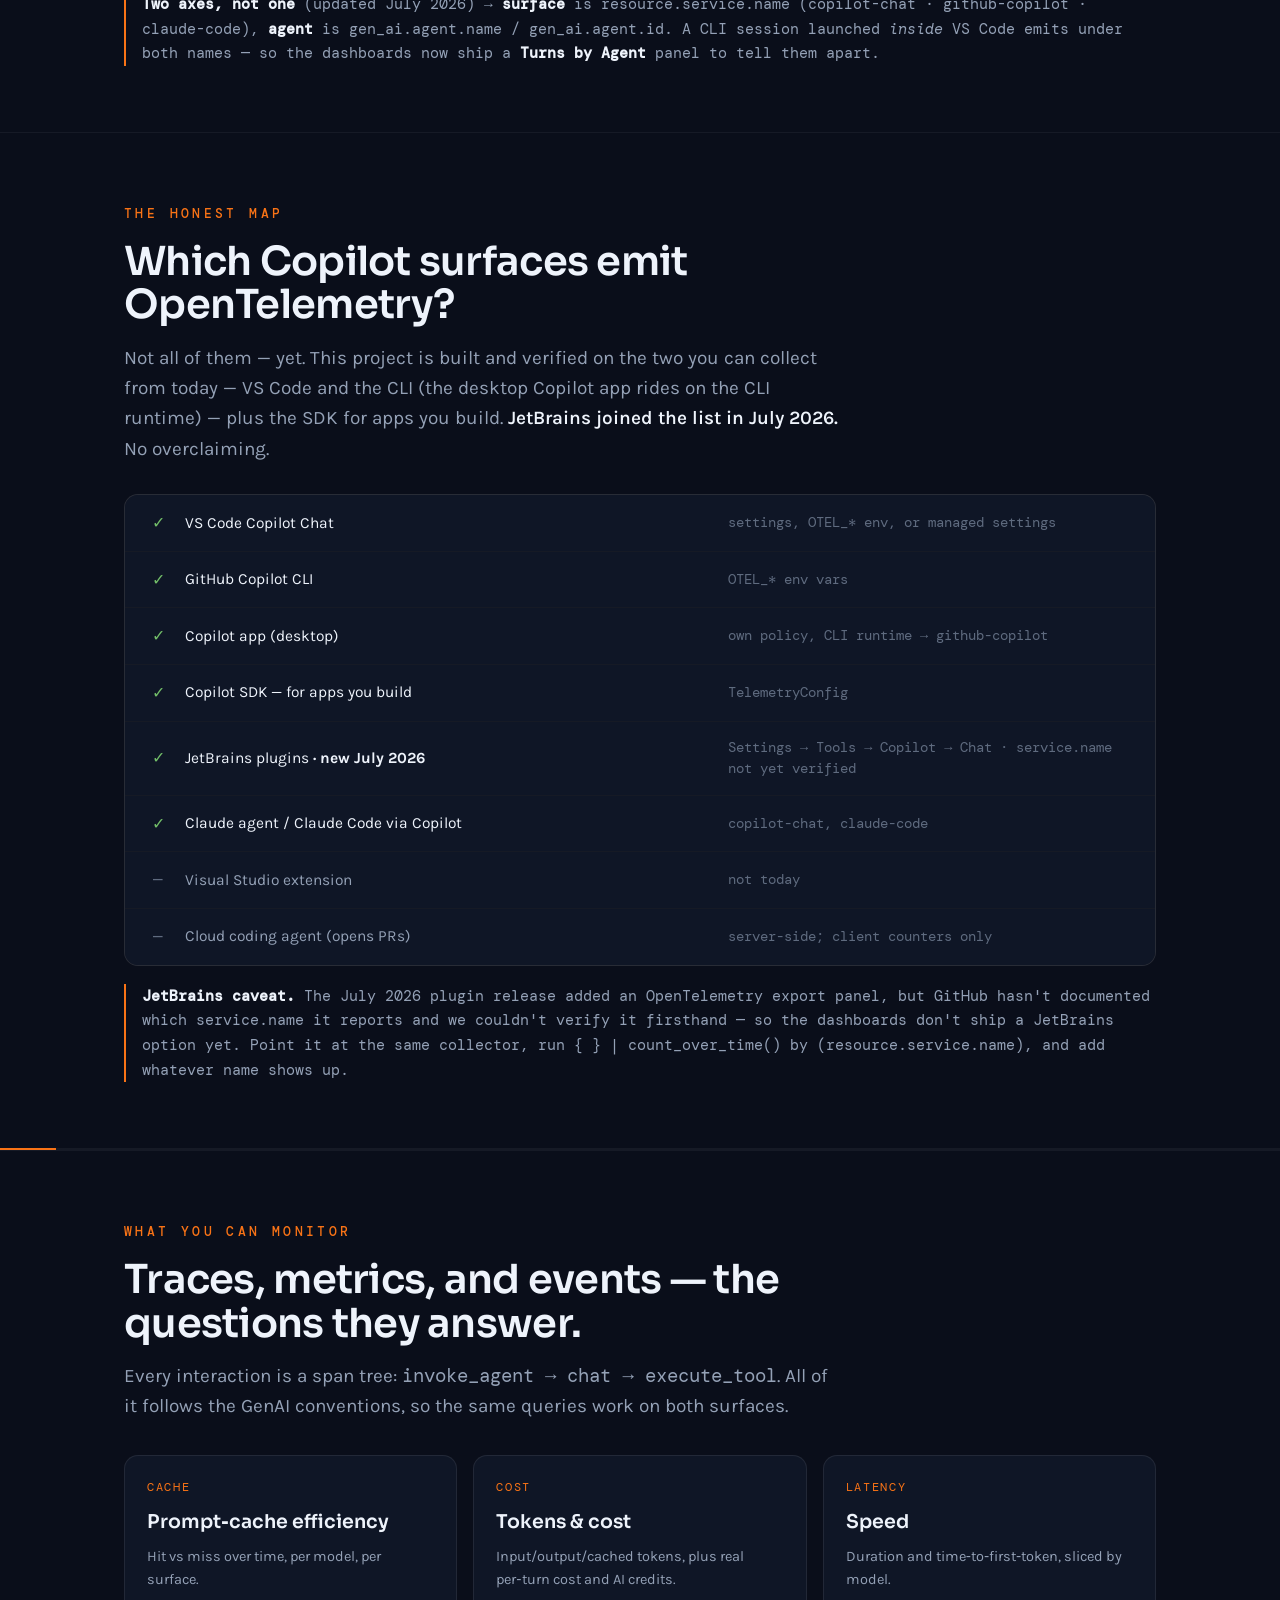
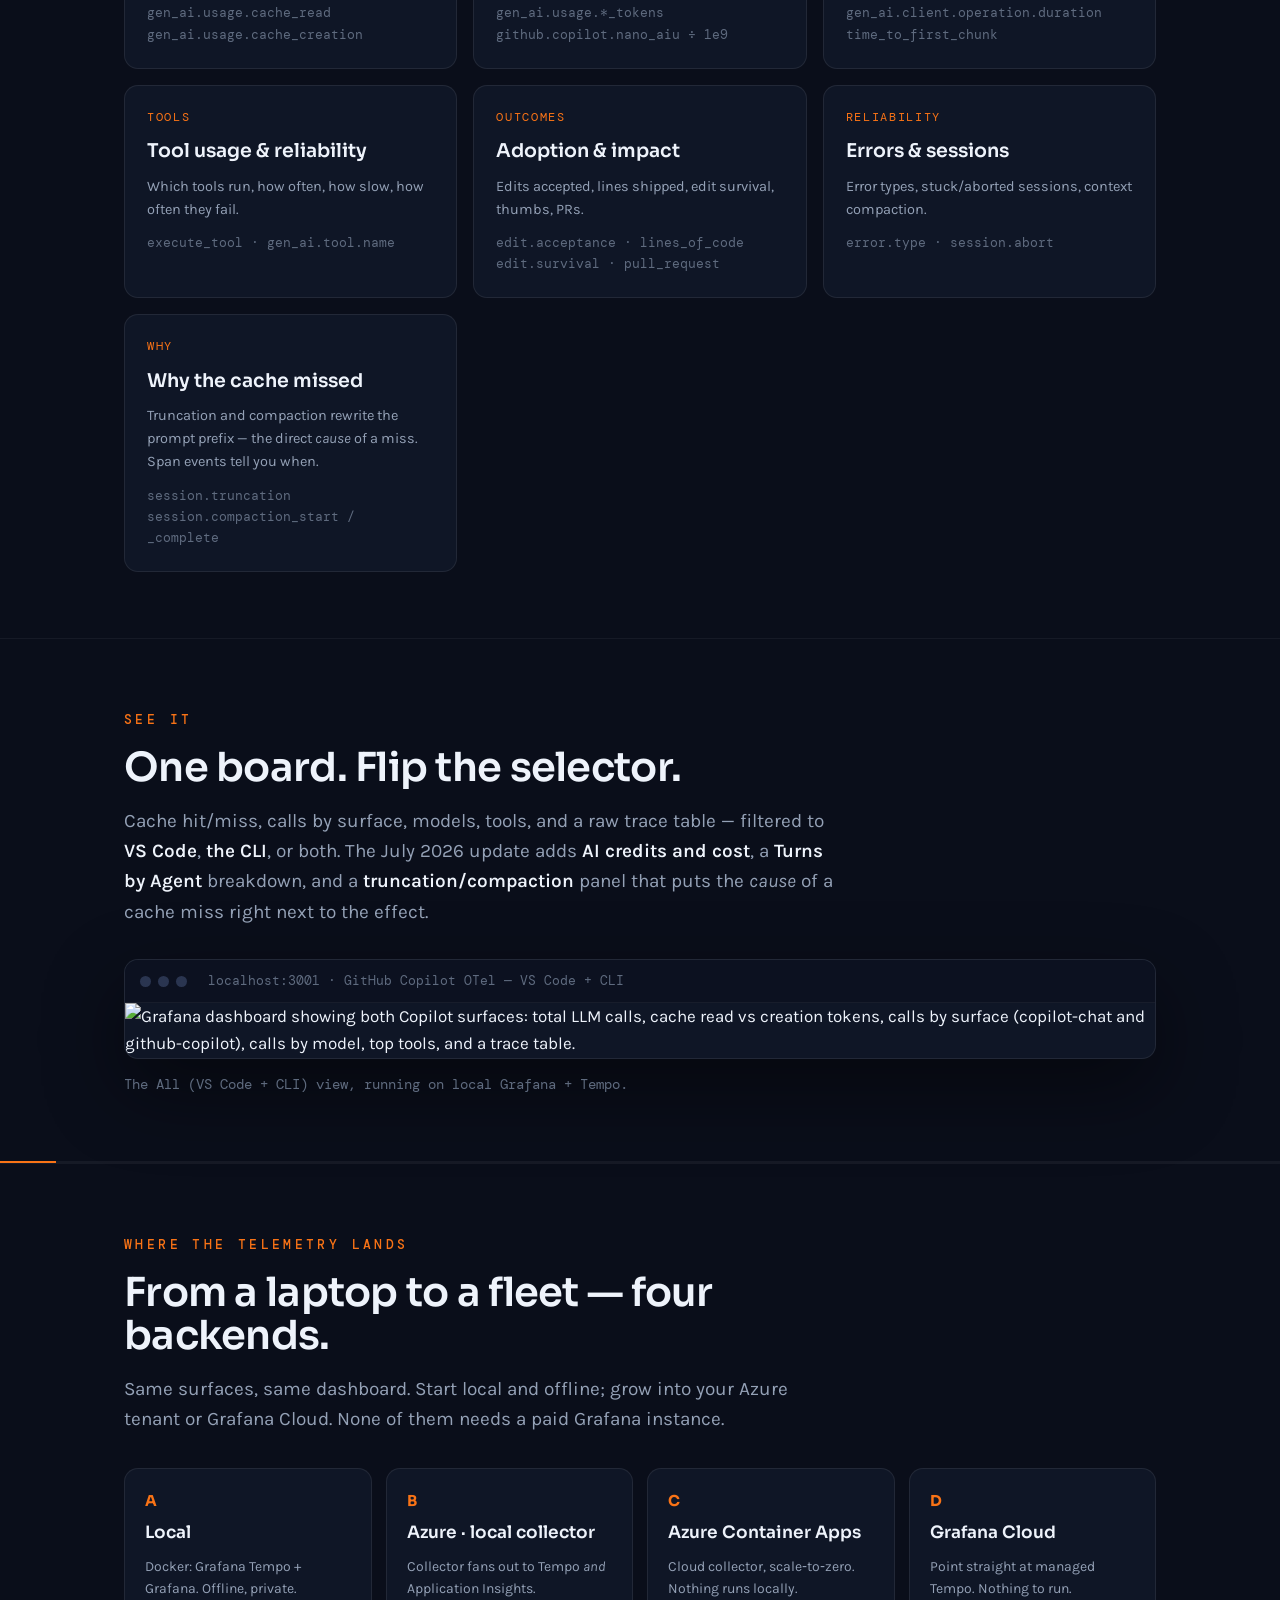
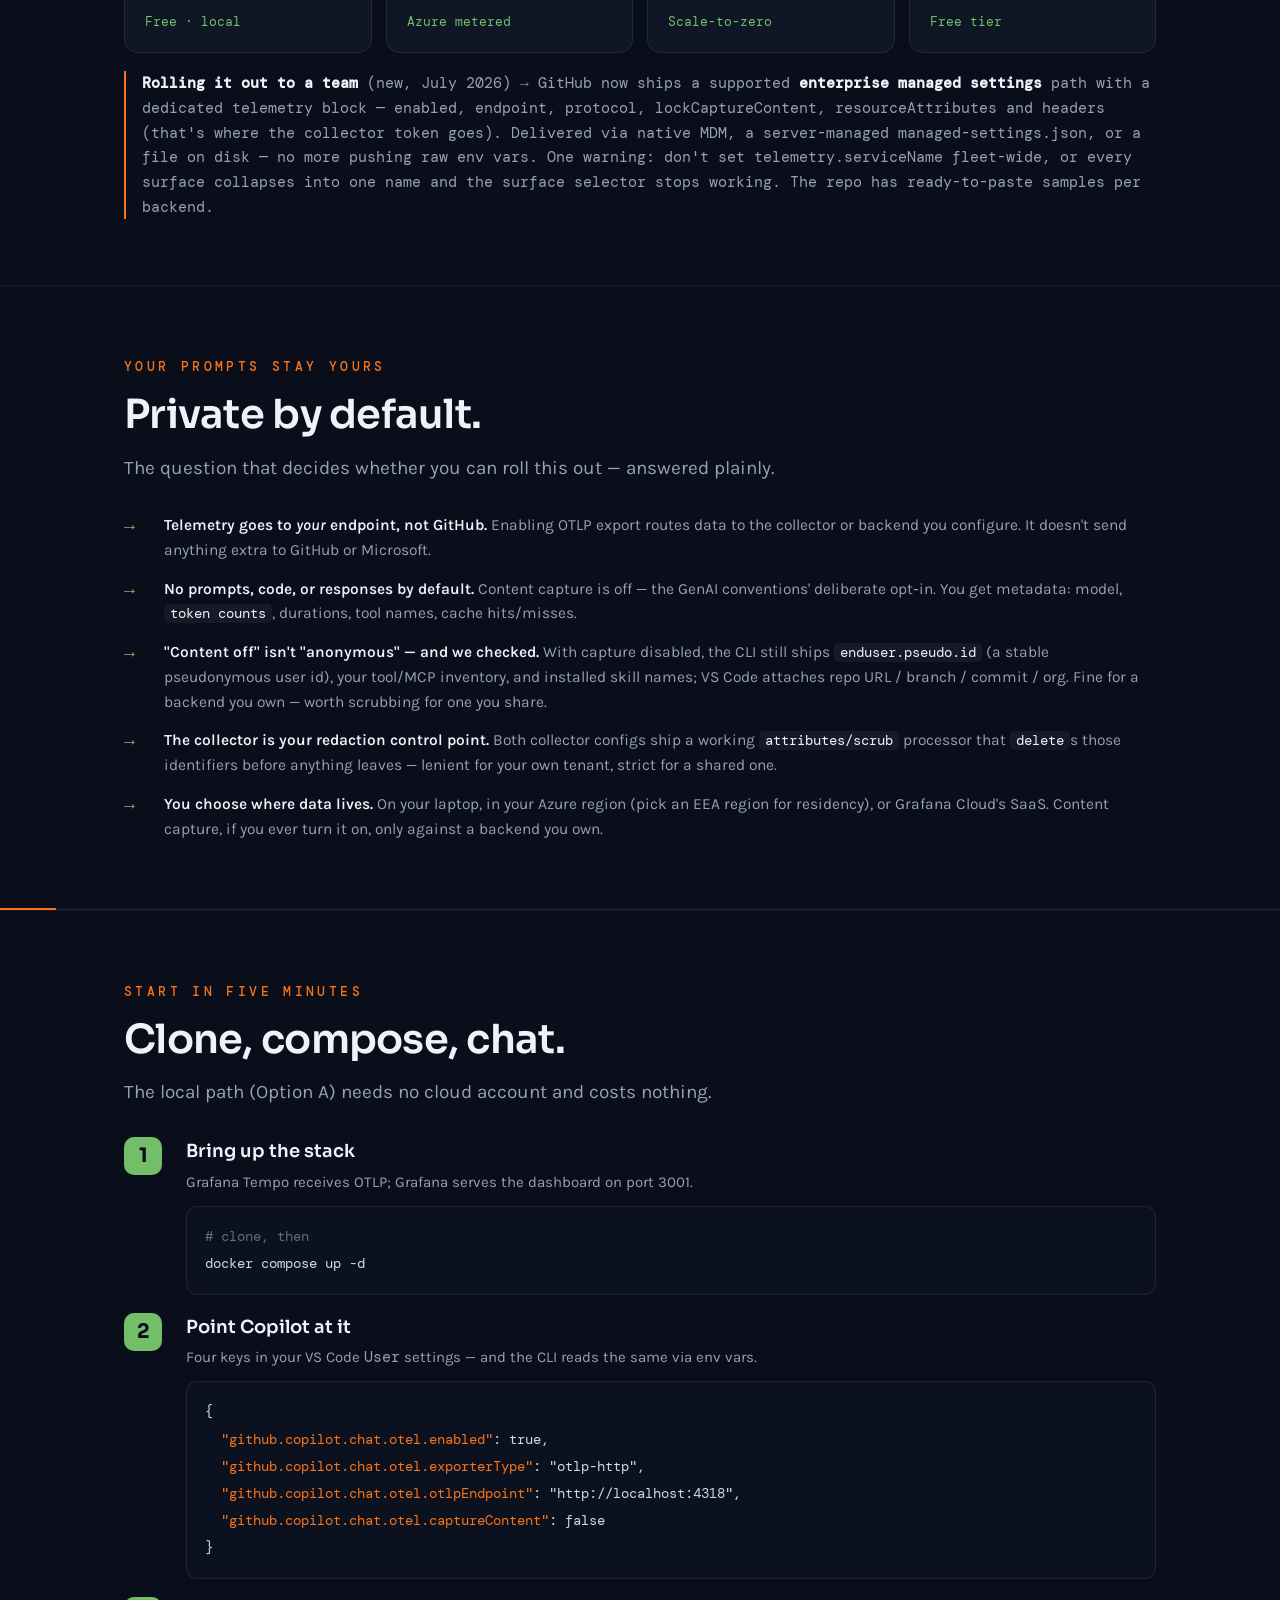
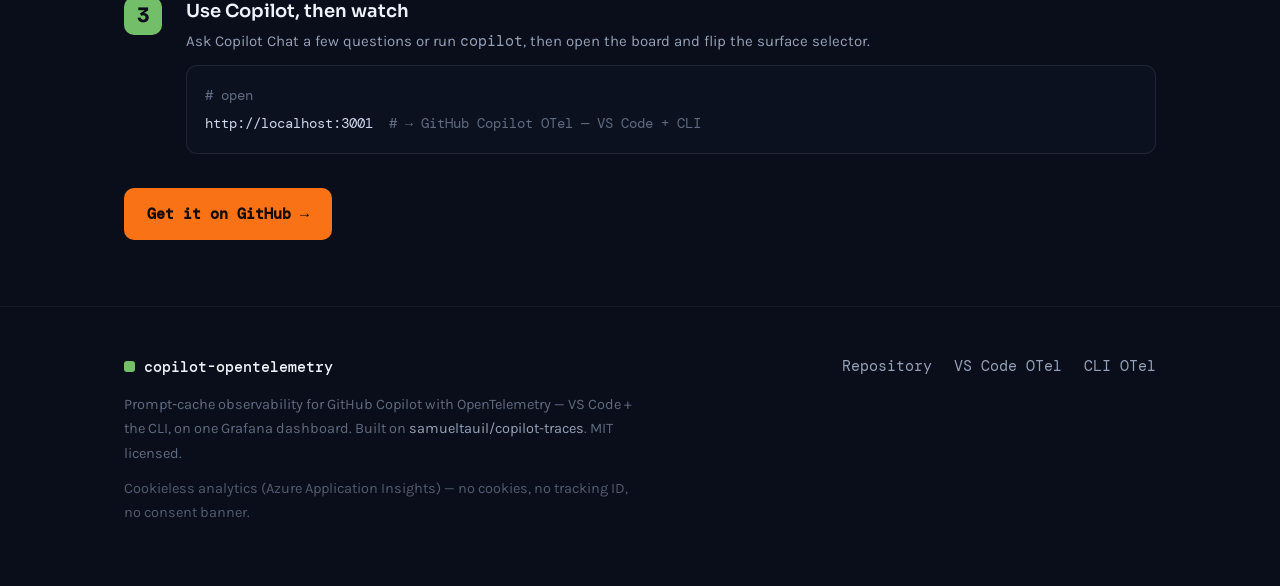
==== commit fc6b7812: "Rework promo site typography and drop generated-UI visual tells Design review flagged three recurrin" ====
--- a/docs/index.html
+++ b/docs/index.html
@@ -37,7 +37,7 @@
 <link rel="manifest" href="site.webmanifest" />
 <link rel="preconnect" href="https://fonts.googleapis.com" />
 <link rel="preconnect" href="https://fonts.gstatic.com" crossorigin />
-<link href="https://fonts.googleapis.com/css2?family=Space+Grotesk:wght@500;600;700&family=IBM+Plex+Sans:wght@400;500;600&family=IBM+Plex+Mono:wght@400;500;600&display=swap" rel="stylesheet" />
+<link href="https://fonts.googleapis.com/css2?family=Sora:wght@500;600;700&family=Karla:wght@400;500;600&family=DM+Mono:wght@400;500&display=swap" rel="stylesheet" />
 <script type="application/ld+json">
 {
   "@context": "https://schema.org",
@@ -83,9 +83,9 @@
     --line:rgba(255,255,255,.08); --line2:rgba(255,255,255,.05);
     --ink:#eef3fb; --muted:#94a1b6; --faint:#5f6b7f;
     --hit:#73bf69; --miss:#ff9830; --otel:#f97316; --vscode:#4c8dff; --cli:#a06bff;
-    --disp:"Space Grotesk",system-ui,sans-serif;
-    --body:"IBM Plex Sans",system-ui,sans-serif;
-    --mono:"IBM Plex Mono",ui-monospace,Consolas,monospace;
+    --disp:"Sora",system-ui,sans-serif;
+    --body:"Karla",system-ui,sans-serif;
+    --mono:"DM Mono",ui-monospace,Consolas,monospace;
     --maxw:1080px;
   }
   *{margin:0;padding:0;box-sizing:border-box}
@@ -104,14 +104,15 @@
 
   /* eyebrow */
   .eyebrow{font-family:var(--mono);font-size:13px;letter-spacing:.26em;text-transform:uppercase;
-    color:var(--otel);font-weight:600;display:inline-flex;align-items:center;gap:10px}
-  .eyebrow .dot{width:7px;height:7px;border-radius:50%;background:var(--hit);box-shadow:0 0 10px var(--hit)}
+    color:var(--otel);font-weight:500;display:inline-flex;align-items:center;gap:10px}
+  .eyebrow .dot{width:7px;height:7px;border-radius:50%;background:var(--hit);
+    outline:3px solid rgba(115,191,105,.18);outline-offset:0}
 
   /* nav */
   nav{position:sticky;top:0;z-index:50;backdrop-filter:blur(10px);
     background:rgba(10,14,26,.72);border-bottom:1px solid var(--line2)}
   .nav-in{max-width:var(--maxw);margin:0 auto;padding:14px 24px;display:flex;align-items:center;gap:22px}
-  .brand{font-family:var(--mono);font-weight:600;font-size:15px;color:var(--ink);display:flex;align-items:center;gap:9px}
+  .brand{font-family:var(--mono);font-weight:500;font-size:15px;color:var(--ink);display:flex;align-items:center;gap:9px}
   .brand .sq{width:11px;height:11px;border-radius:3px;background:var(--hit)}
   .nav-links{margin-left:auto;display:flex;gap:26px;font-size:14px;color:var(--muted);font-family:var(--mono)}
   .nav-links a:hover{color:var(--ink)}
@@ -122,7 +123,7 @@
   /* hero */
   .hero{padding:88px 0 40px}
   h1{font-family:var(--disp);font-weight:700;font-size:clamp(40px,7vw,74px);line-height:1.02;
-    letter-spacing:-1.6px;margin:24px 0 0}
+    letter-spacing:-.022em;margin:24px 0 0}
   h1 .see{color:var(--otel);position:relative;white-space:nowrap}
   h1 .see:after{content:"";position:absolute;left:0;right:0;bottom:4px;height:12px;border-radius:4px;
     background:linear-gradient(90deg,var(--otel),rgba(249,115,22,0));opacity:.32}
@@ -159,15 +160,13 @@
   /* section scaffolding */
   section{padding:66px 0;border-top:1px solid var(--line2)}
   .sec-head{max-width:720px}
-  .sec-head h2{font-family:var(--disp);font-weight:600;font-size:clamp(28px,4.4vw,40px);letter-spacing:-.7px;line-height:1.08;margin-top:14px}
+  .sec-head h2{font-family:var(--disp);font-weight:600;font-size:clamp(28px,4.4vw,40px);letter-spacing:-.018em;line-height:1.08;margin-top:14px}
   .sec-head p{margin-top:16px;color:var(--muted);font-size:19px}
   .sec-head p b{color:var(--ink);font-weight:600}
 
-  /* divider tickline (thin) */
-  .rule{height:12px;background-repeat:repeat-x;background-size:14px 12px;opacity:.5;margin:0;border:0;
-    background-image:
-      linear-gradient(90deg,var(--hit) 0 3px, transparent 3px 14px),
-      linear-gradient(90deg,transparent 0 7px, var(--miss) 7px 9px, transparent 9px 14px);}
+  /* section marker: hairline with a short accent lead-in */
+  .rule{height:2px;margin:0;border:0;
+    background:linear-gradient(90deg,var(--otel) 0 56px, var(--line2) 56px 100%);}
 
   /* insight: two surfaces */
   .insight{display:grid;grid-template-columns:1fr 1fr;gap:16px;margin-top:34px}
@@ -223,7 +222,7 @@
   /* privacy */
   .plist{margin-top:30px;display:grid;gap:14px}
   .pitem{display:grid;grid-template-columns:26px 1fr;gap:14px;align-items:start}
-  .pitem .ic{color:var(--hit);font-family:var(--mono);font-weight:600;font-size:18px;line-height:1.5}
+  .pitem .ic{color:var(--hit);font-family:var(--mono);font-weight:500;font-size:18px;line-height:1.5}
   .pitem p{color:var(--muted);font-size:15.5px}
   .pitem p b{color:var(--ink);font-weight:600}
   .pitem code{font-family:var(--mono);font-size:13.5px;color:var(--ink);background:rgba(255,255,255,.05);padding:1px 6px;border-radius:5px}
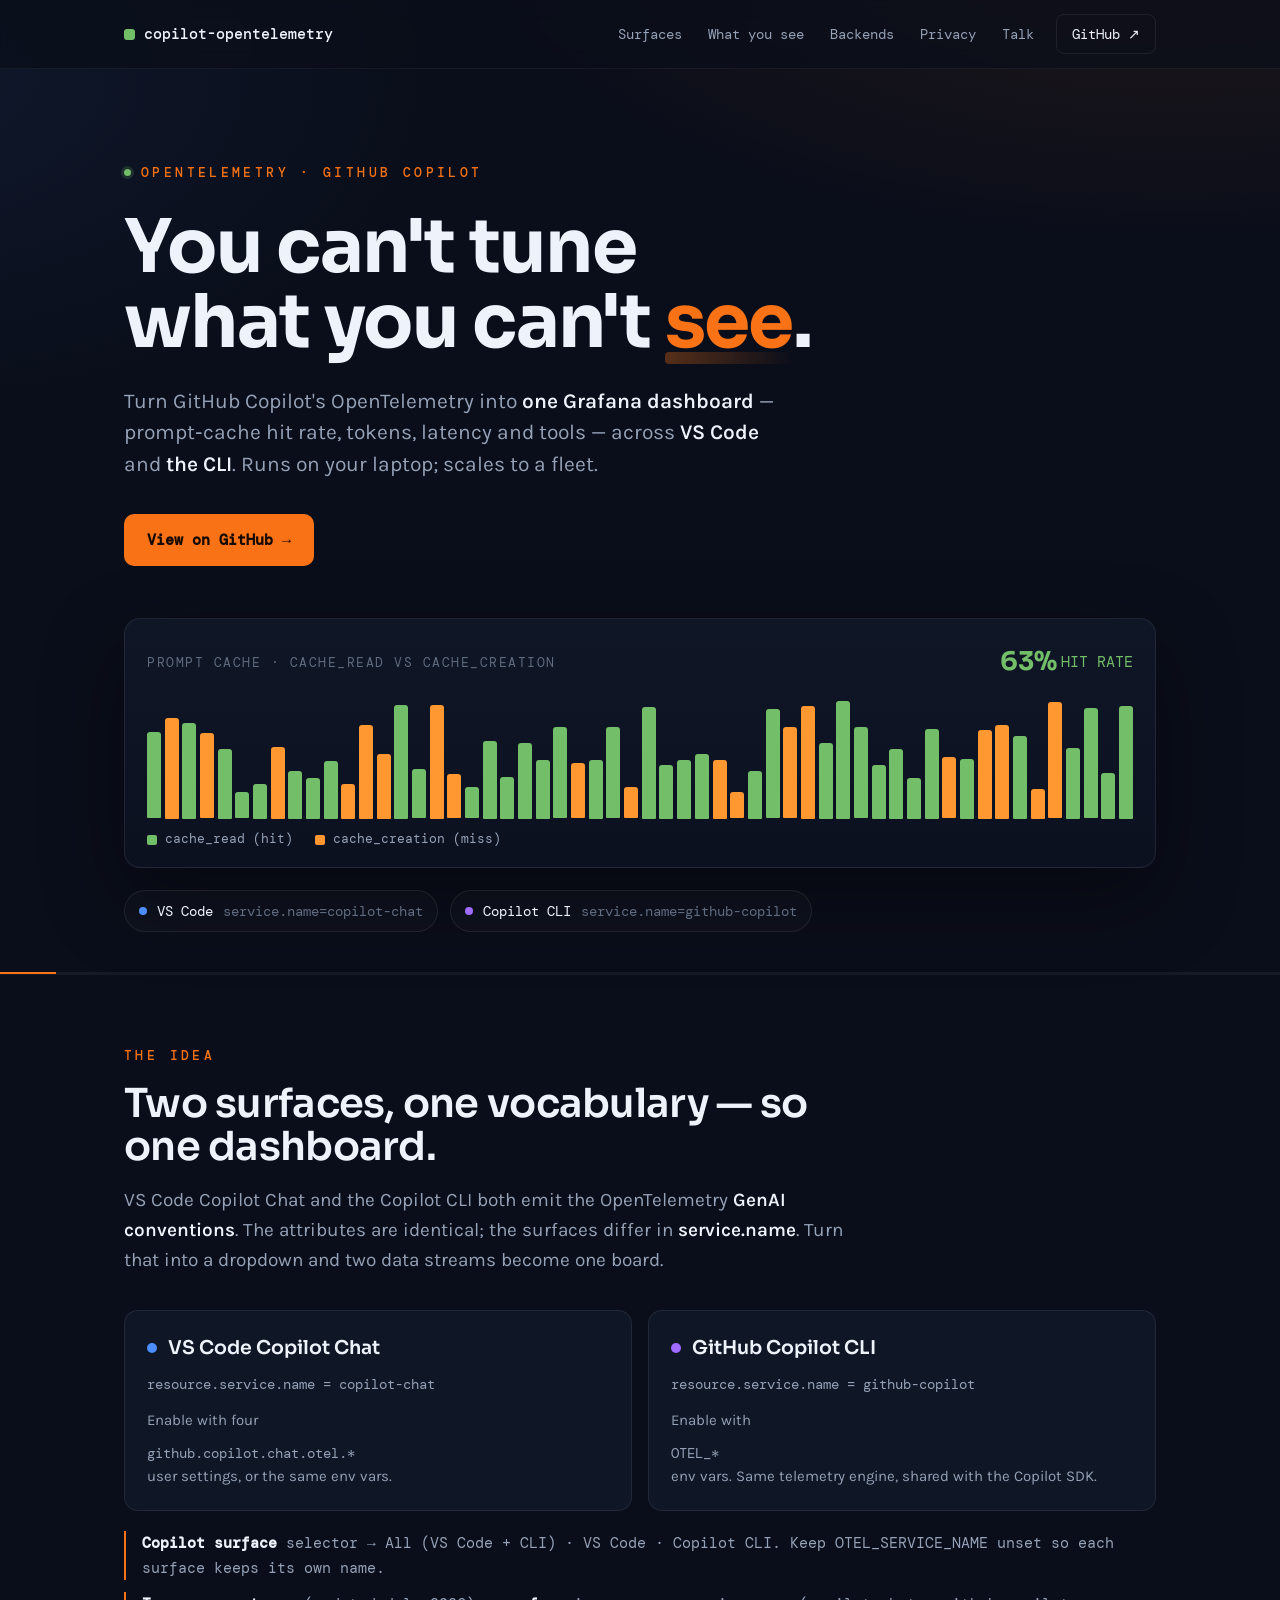
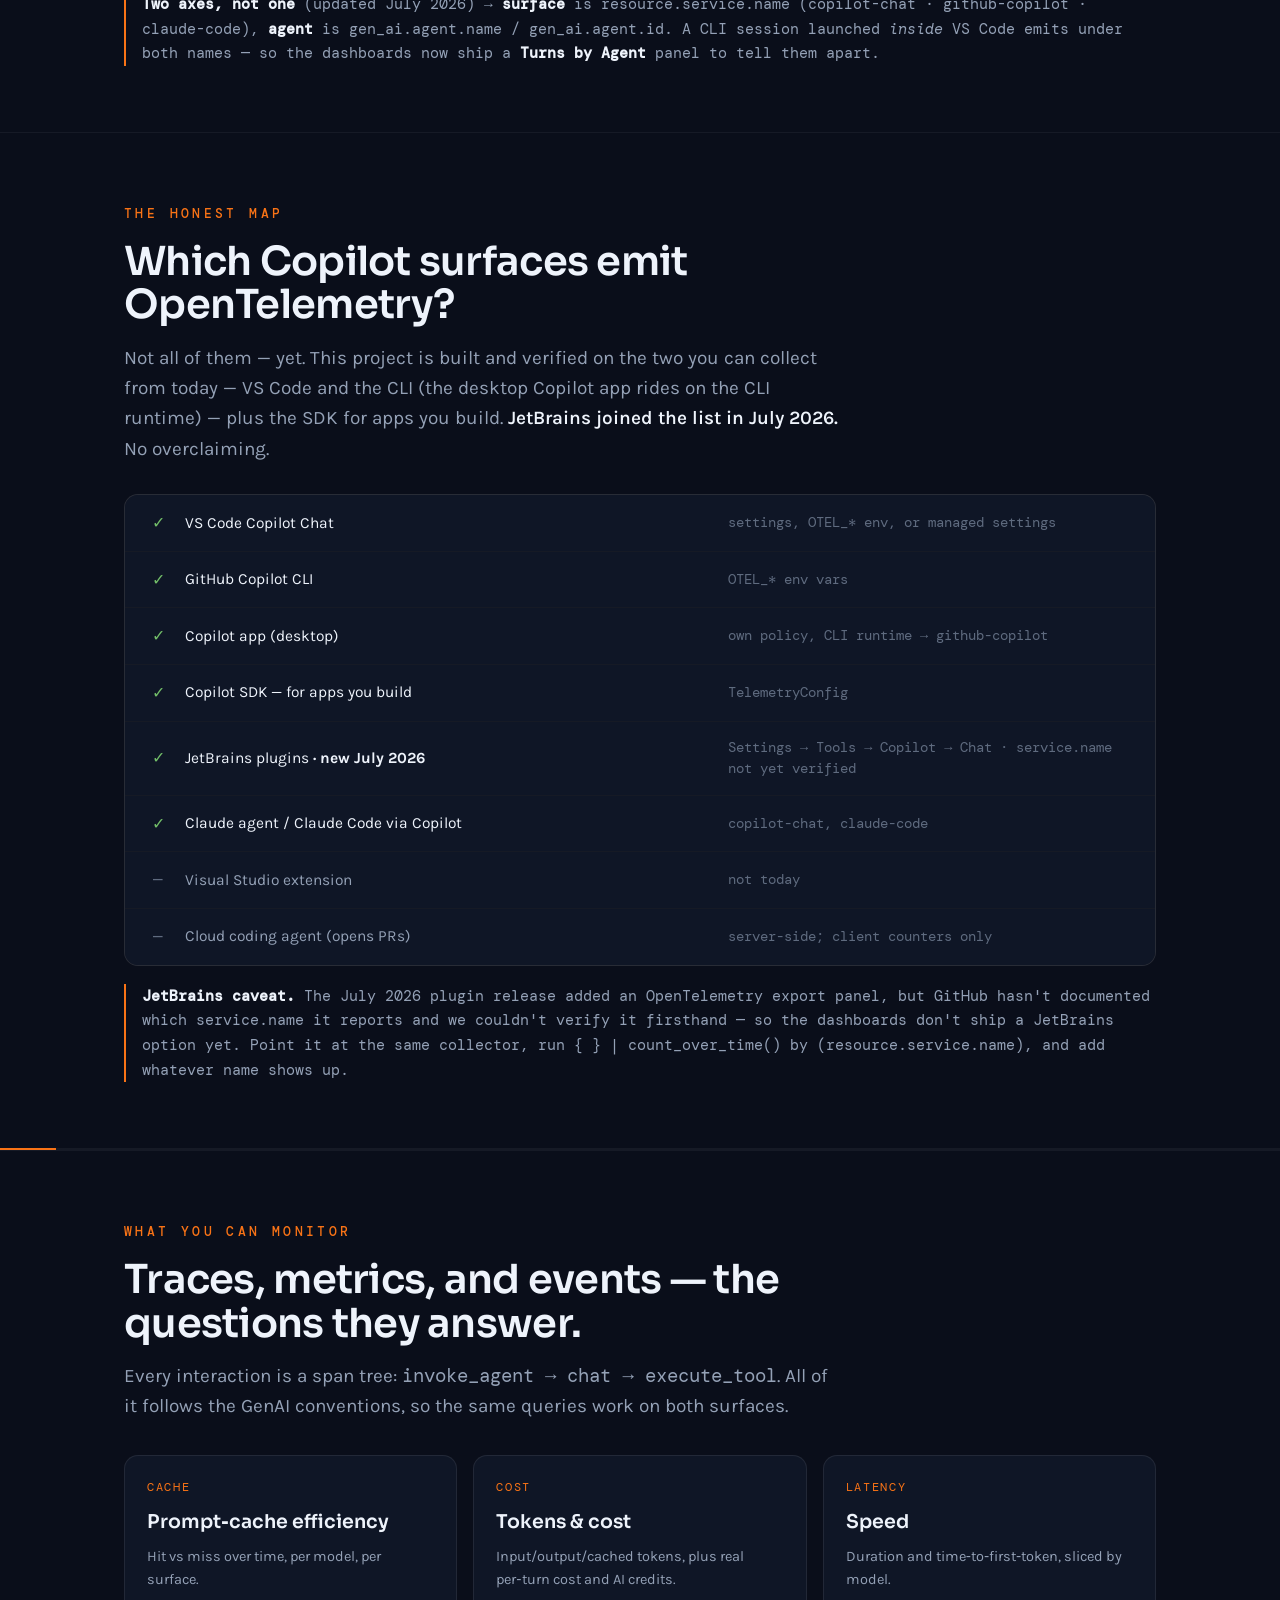
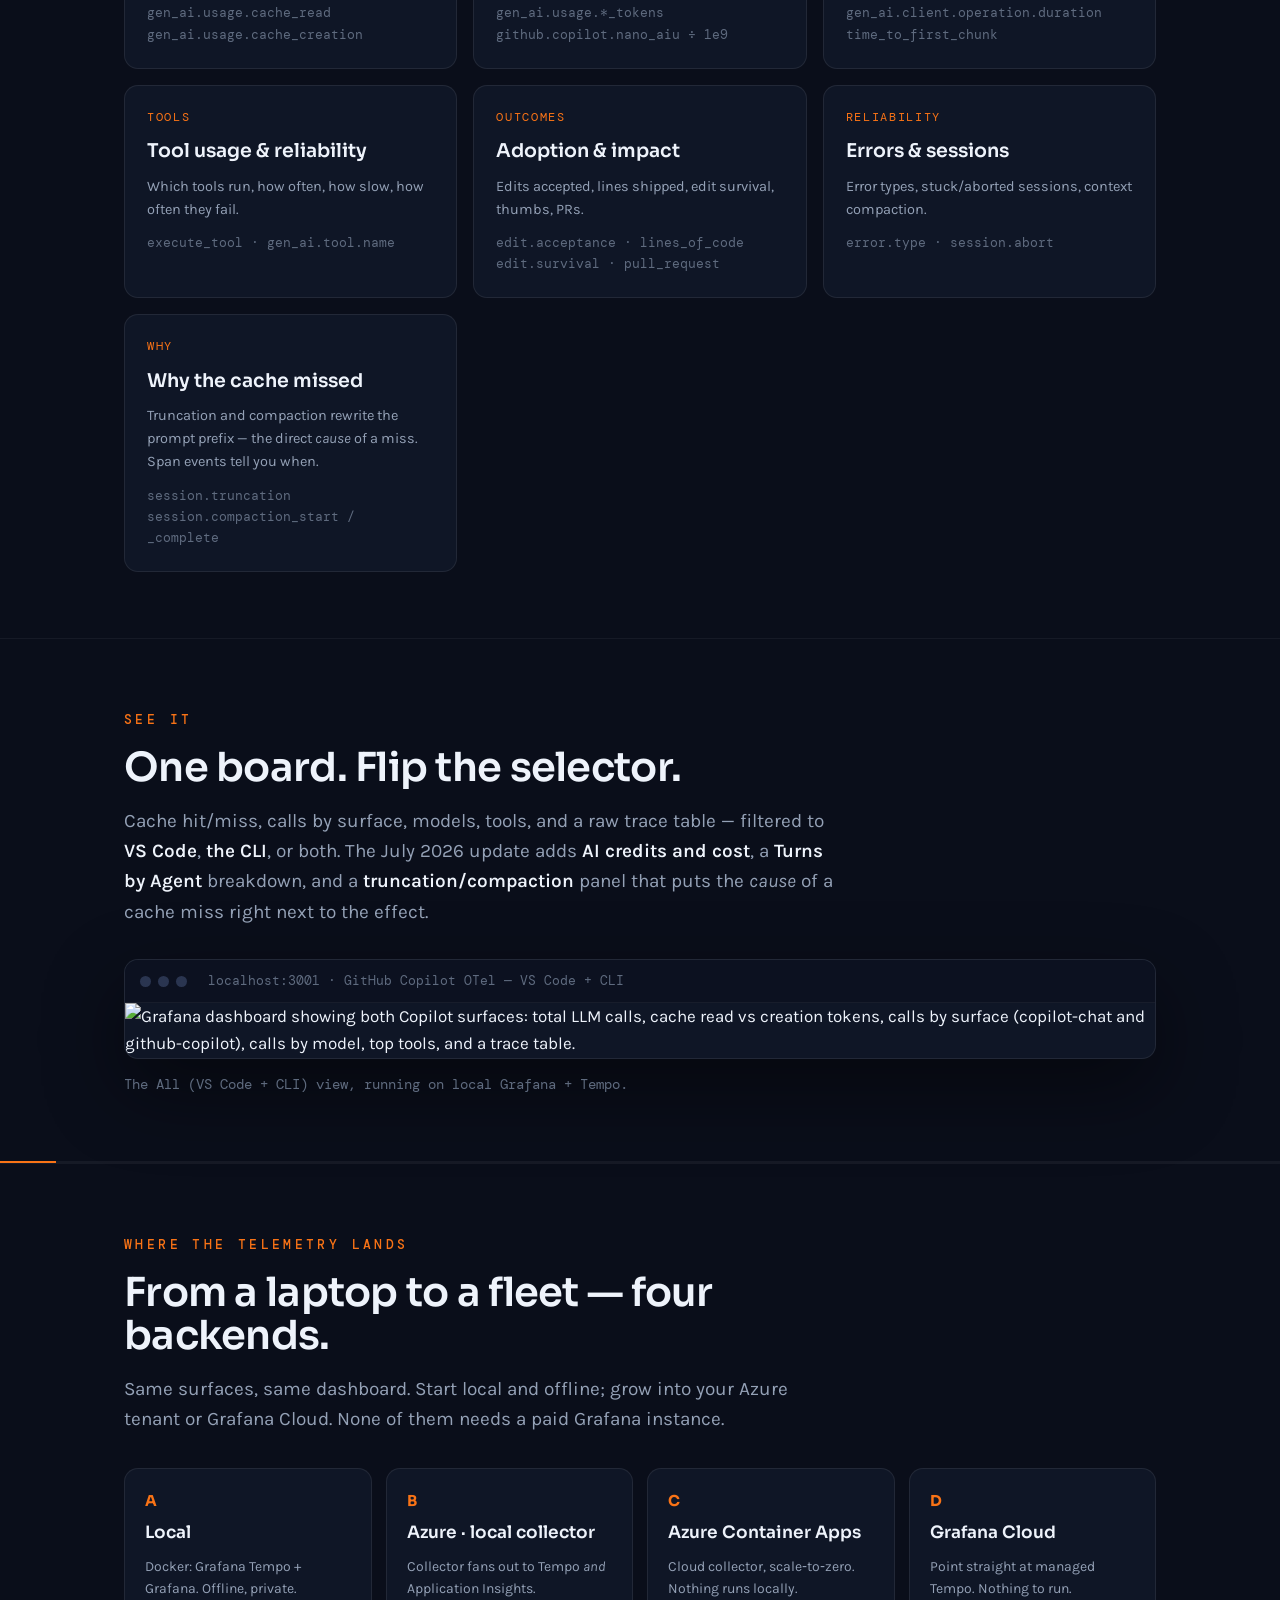
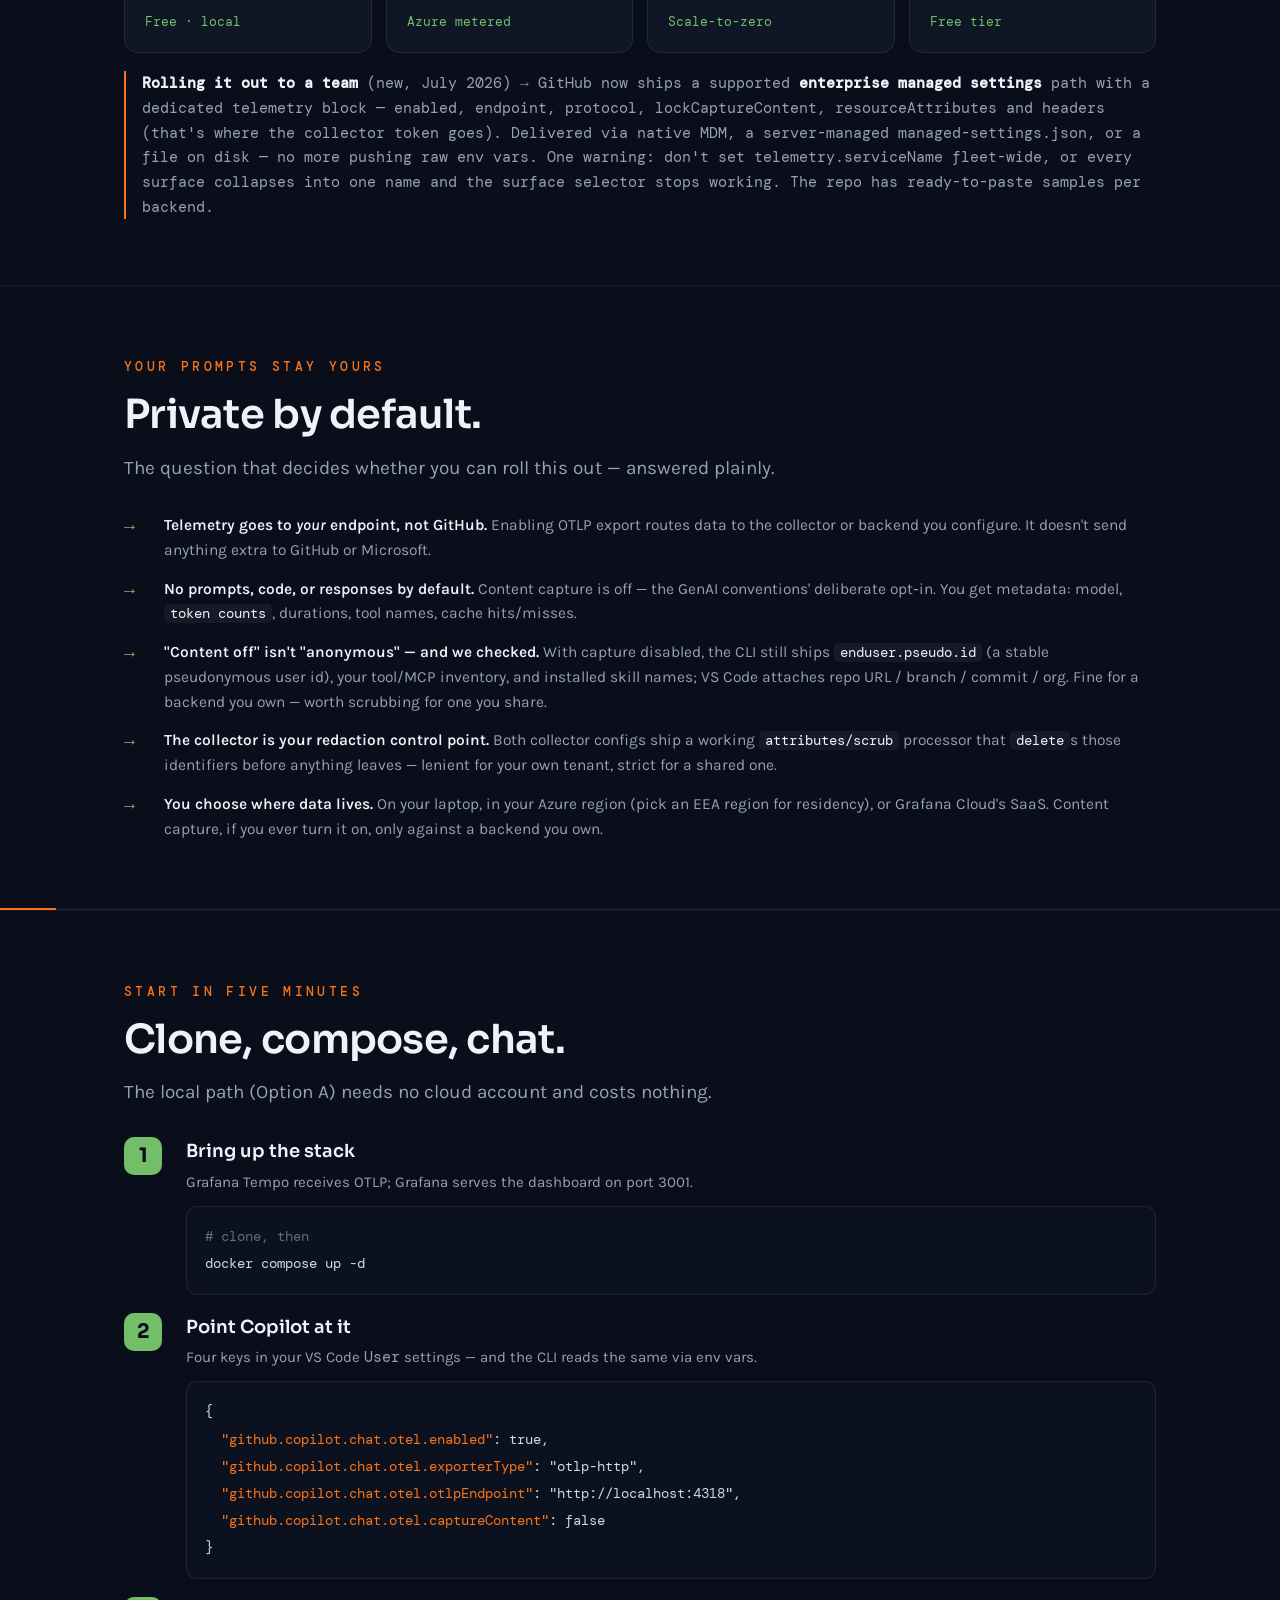
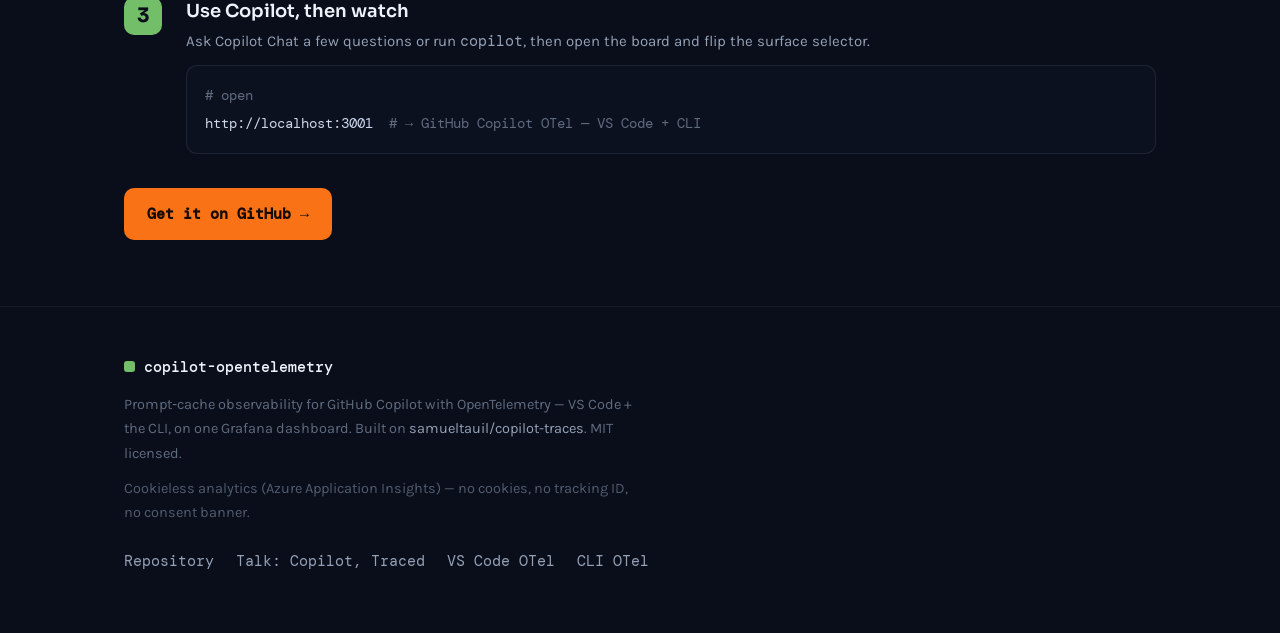
==== commit c37458c7: "Publish the slide deck on the project site The deck was only viewable by cloning the repo. Third-par" ====
--- a/docs/index.html
+++ b/docs/index.html
@@ -261,6 +261,7 @@
       <a href="#monitor">What you see</a>
       <a href="#backends">Backends</a>
       <a href="#privacy">Privacy</a>
+      <a href="/presentation/slides.html">Talk</a>
     </div>
     <a class="nav-cta" href="https://github.com/webmaxru/copilot-opentelemetry">GitHub ↗</a>
   </div>
@@ -494,6 +495,7 @@
     </div>
     <div class="foot-links">
       <a href="https://github.com/webmaxru/copilot-opentelemetry">Repository</a>
+      <a href="/presentation/slides.html">Talk: Copilot, Traced</a>
       <a href="https://code.visualstudio.com/docs/agents/guides/monitoring-agents">VS Code OTel</a>
       <a href="https://docs.github.com/en/copilot/reference/copilot-cli-reference/cli-command-reference#opentelemetry-monitoring">CLI OTel</a>
     </div>
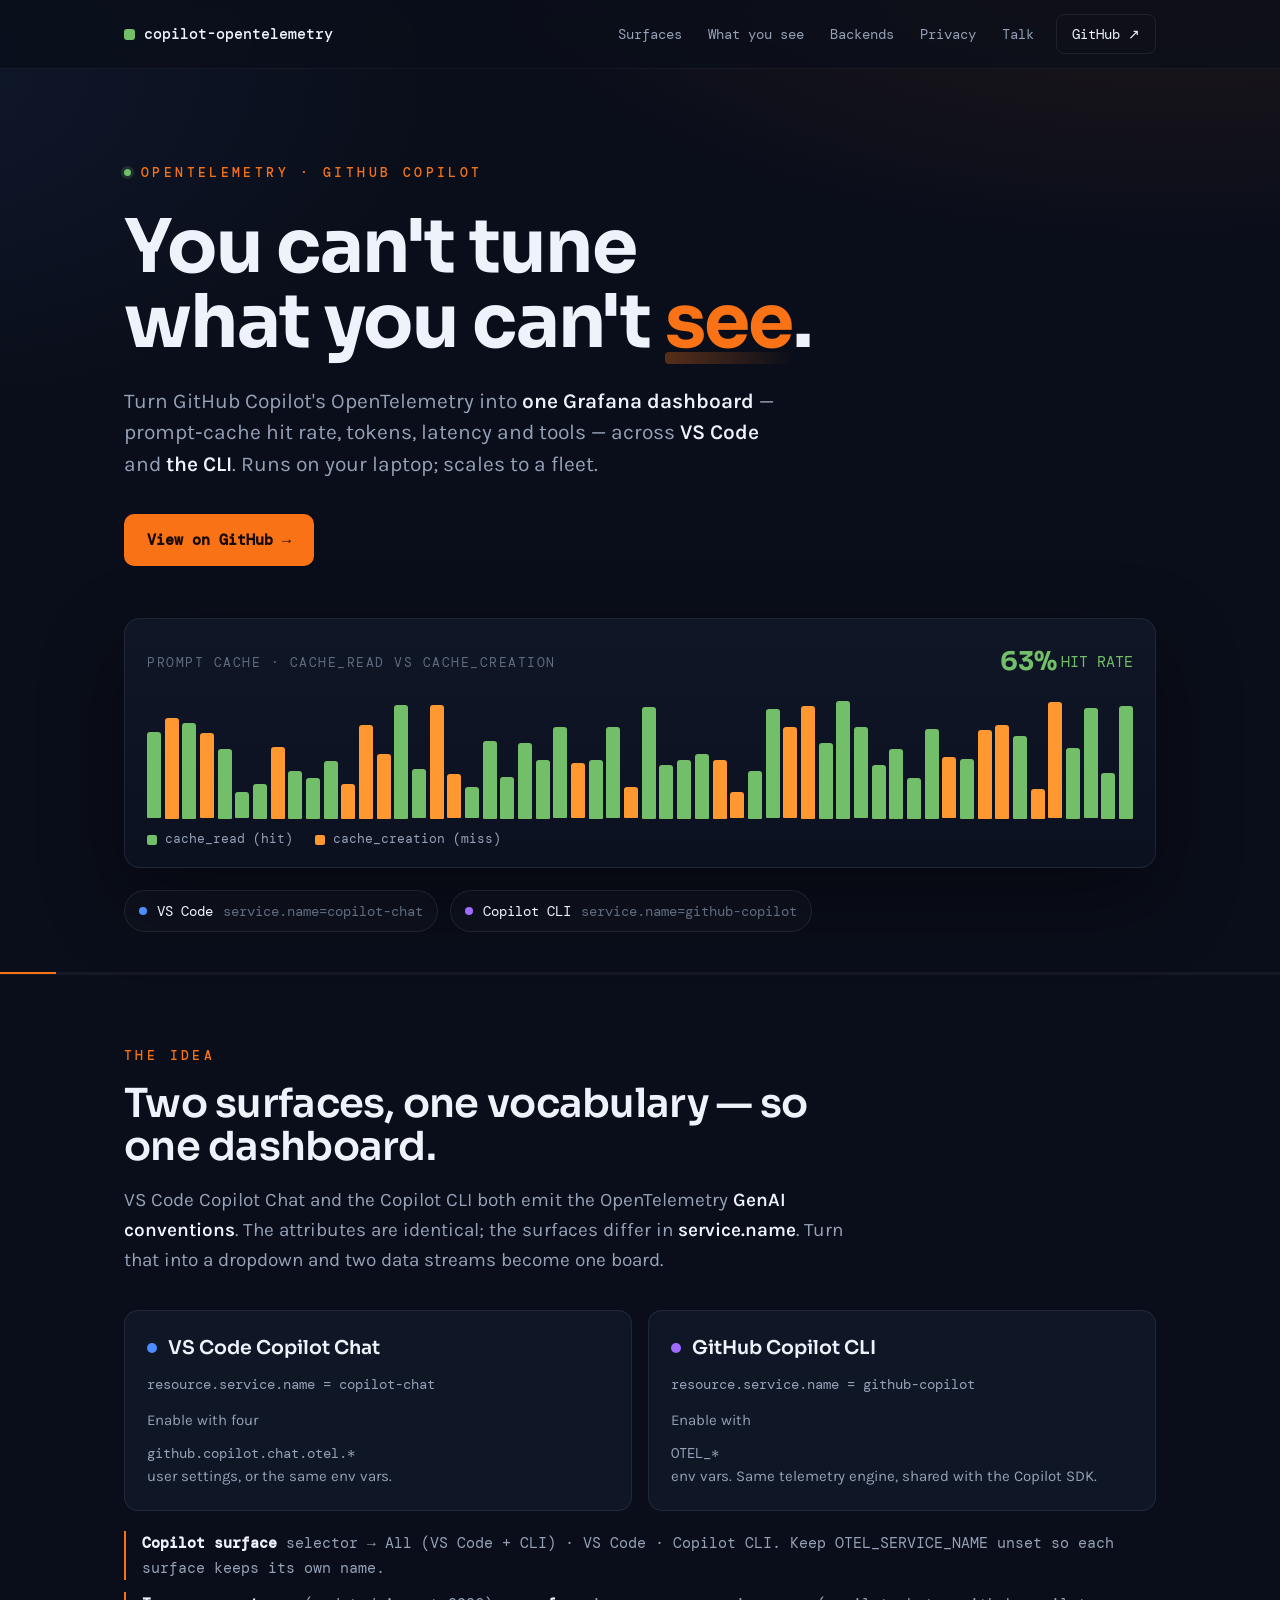
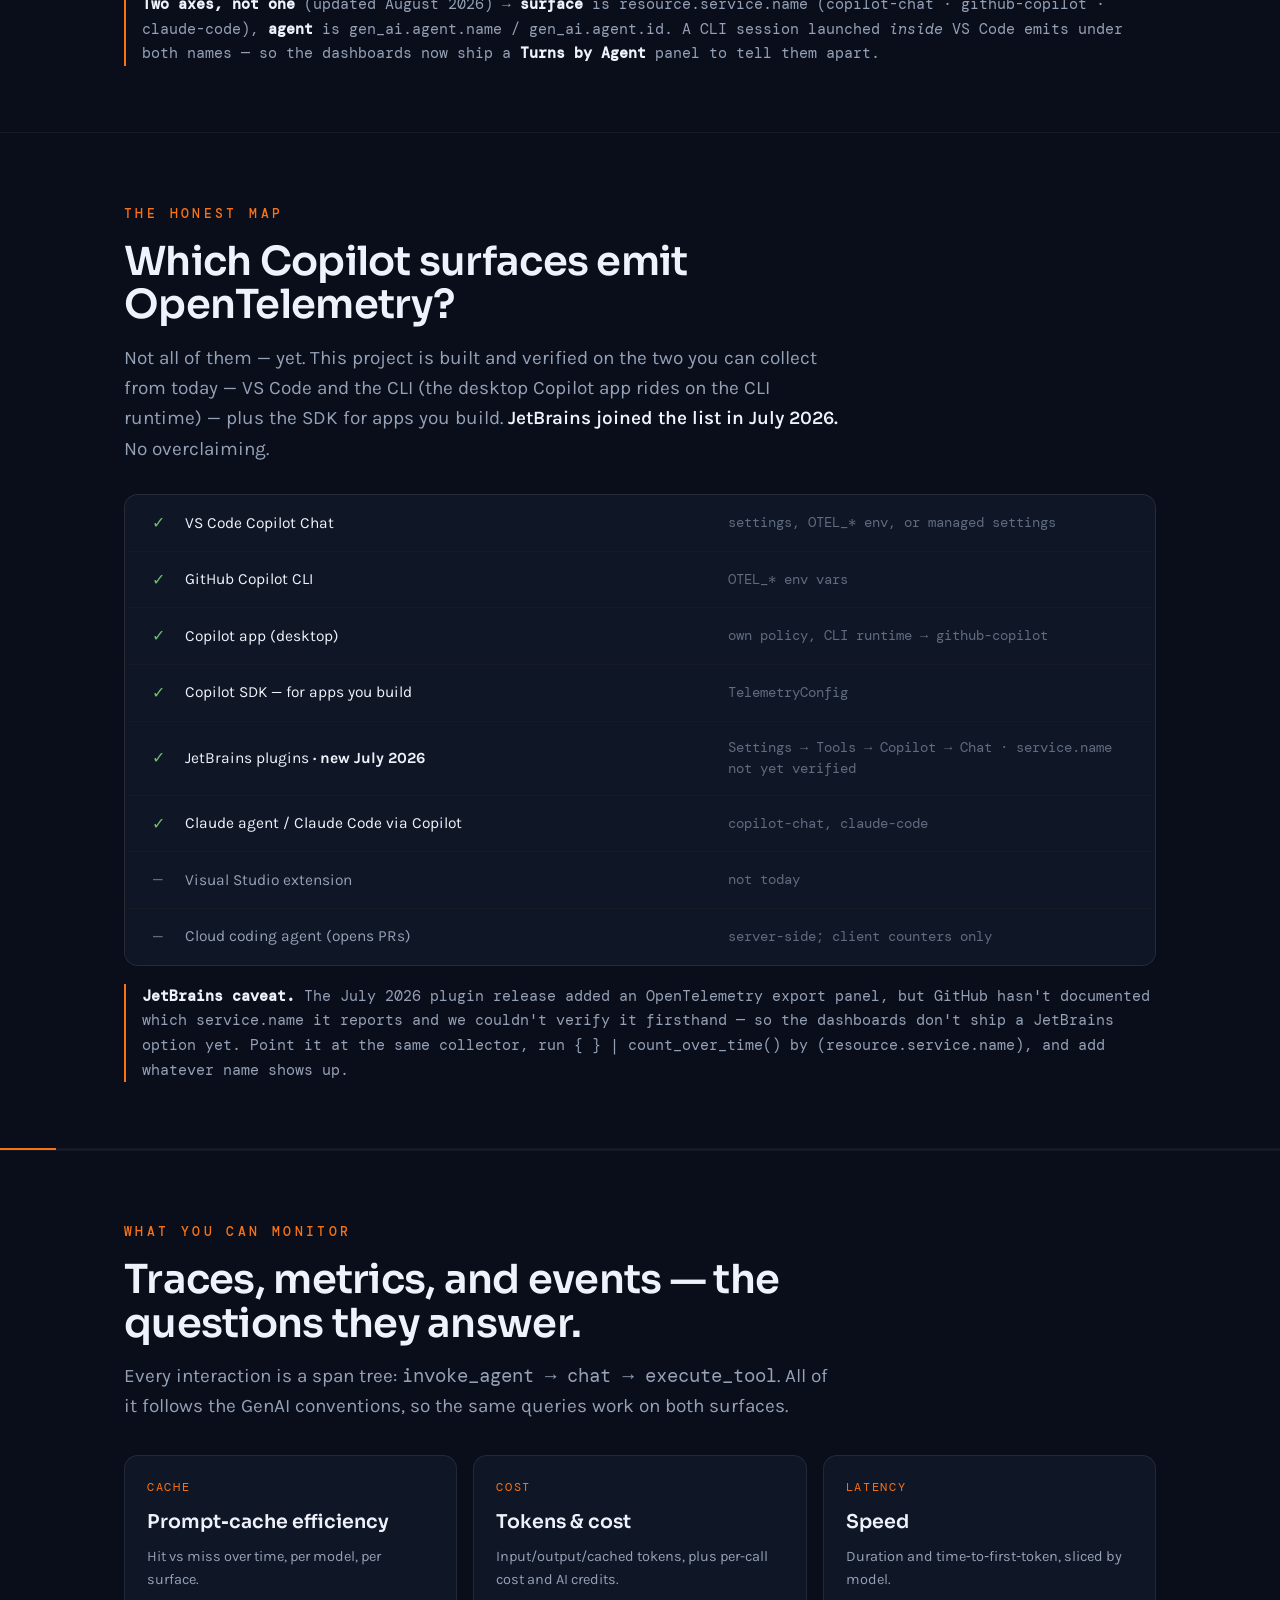
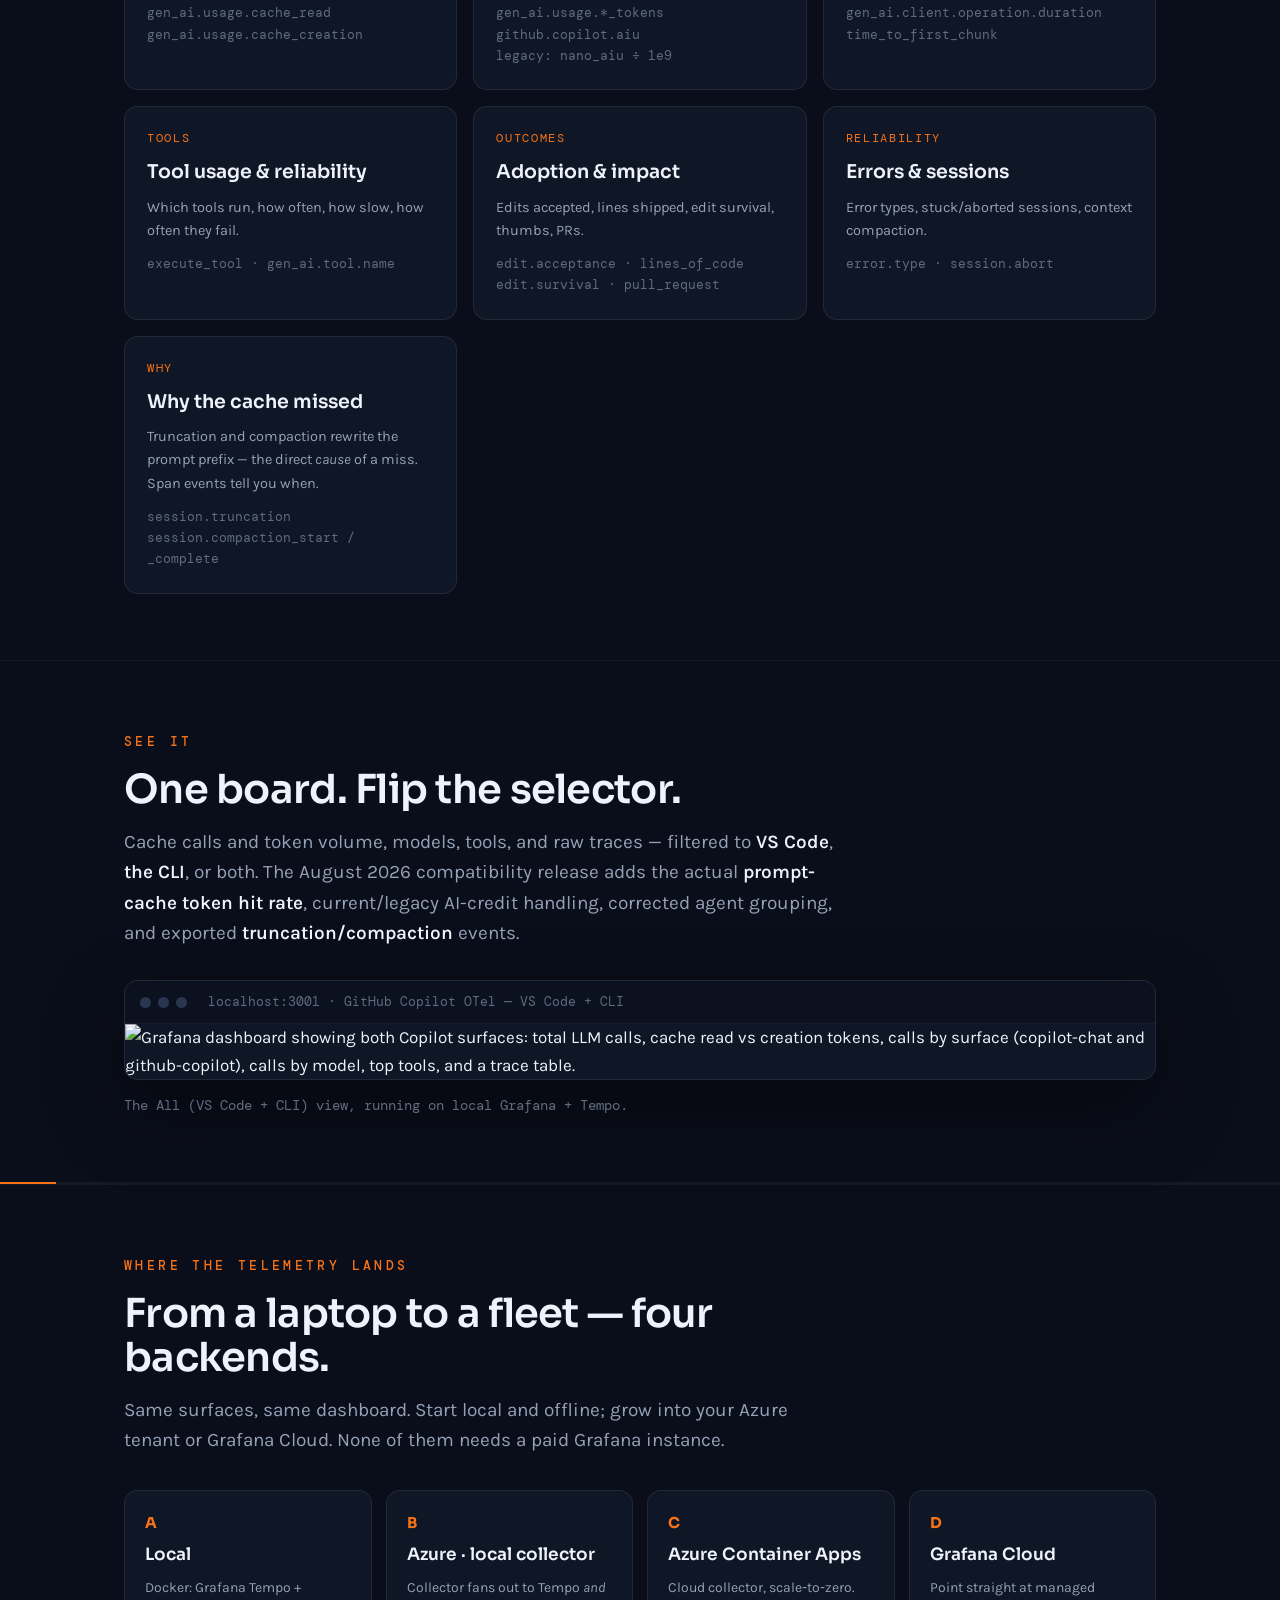
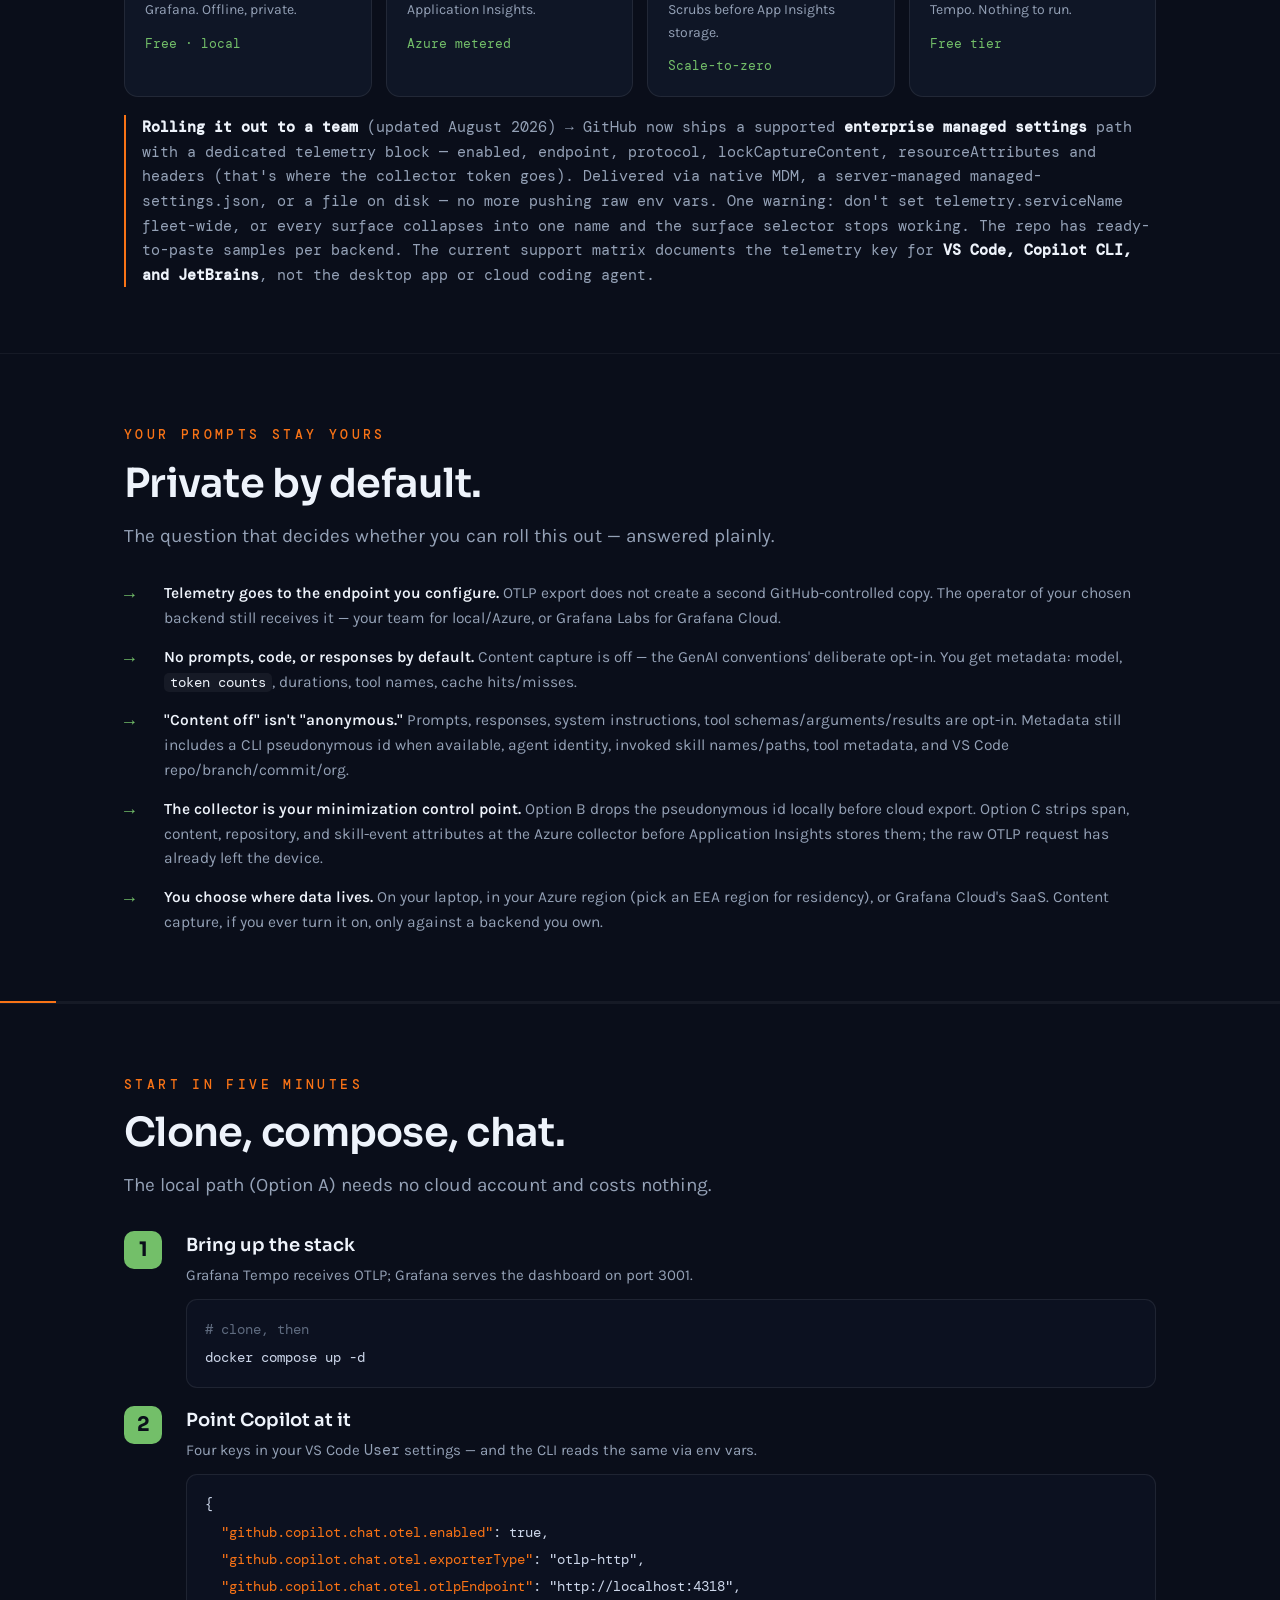
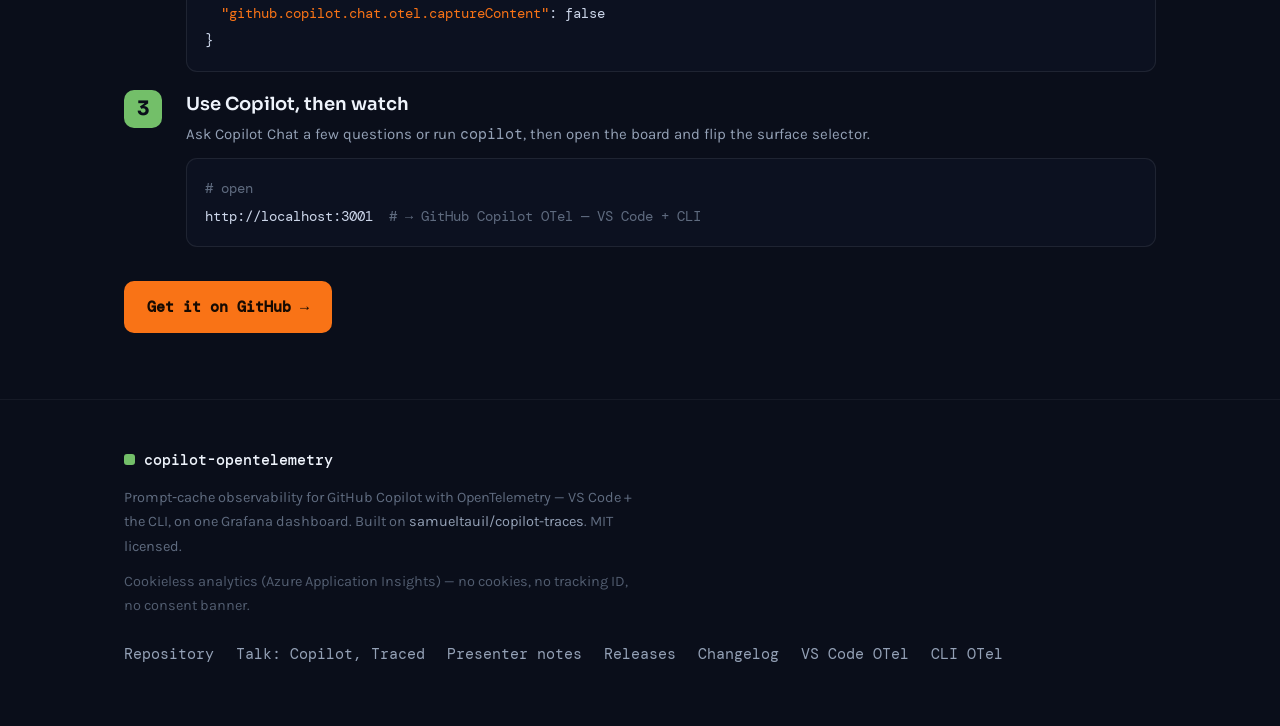
==== commit f3b46b34: "Prepare v1.0.0 telemetry compatibility release Align collectors, dashboards, mirrored docs, and rele" ====
--- a/docs/index.html
+++ b/docs/index.html
@@ -261,7 +261,7 @@
       <a href="#monitor">What you see</a>
       <a href="#backends">Backends</a>
       <a href="#privacy">Privacy</a>
-      <a href="/presentation/slides.html">Talk</a>
+      <a href="/presentation/v2/">Talk</a>
     </div>
     <a class="nav-cta" href="https://github.com/webmaxru/copilot-opentelemetry">GitHub ↗</a>
   </div>
@@ -322,7 +322,7 @@
       <div class="selnote"><b>Copilot surface</b> selector →
         <span class="mono">All (VS Code + CLI)</span> · <span class="mono">VS Code</span> · <span class="mono">Copilot CLI</span>.
         Keep <span class="mono">OTEL_SERVICE_NAME</span> unset so each surface keeps its own name.</div>
-      <div class="selnote" style="margin-top:12px"><b>Two axes, not one</b> (updated July 2026) →
+      <div class="selnote" style="margin-top:12px"><b>Two axes, not one</b> (updated August 2026) →
         <b>surface</b> is <span class="mono">resource.service.name</span>
         (<span class="mono">copilot-chat</span> · <span class="mono">github-copilot</span> · <span class="mono">claude-code</span>),
         <b>agent</b> is <span class="mono">gen_ai.agent.name</span> / <span class="mono">gen_ai.agent.id</span>.
@@ -370,7 +370,7 @@
       </div>
       <div class="grid3">
         <div class="mcard"><div class="lbl">cache</div><h3>Prompt‑cache efficiency</h3><p>Hit vs miss over time, per model, per surface.</p><div class="kv">gen_ai.usage.cache_read<br>gen_ai.usage.cache_creation</div></div>
-        <div class="mcard"><div class="lbl">cost</div><h3>Tokens &amp; cost</h3><p>Input/output/cached tokens, plus real per‑turn cost and AI credits.</p><div class="kv">gen_ai.usage.*_tokens<br>github.copilot.nano_aiu ÷ 1e9</div></div>
+        <div class="mcard"><div class="lbl">cost</div><h3>Tokens &amp; cost</h3><p>Input/output/cached tokens, plus per-call cost and AI credits.</p><div class="kv">gen_ai.usage.*_tokens<br>github.copilot.aiu<br>legacy: nano_aiu ÷ 1e9</div></div>
         <div class="mcard"><div class="lbl">latency</div><h3>Speed</h3><p>Duration and time‑to‑first‑token, sliced by model.</p><div class="kv">gen_ai.client.operation.duration<br>time_to_first_chunk</div></div>
         <div class="mcard"><div class="lbl">tools</div><h3>Tool usage &amp; reliability</h3><p>Which tools run, how often, how slow, how often they fail.</p><div class="kv">execute_tool · gen_ai.tool.name</div></div>
         <div class="mcard"><div class="lbl">outcomes</div><h3>Adoption &amp; impact</h3><p>Edits accepted, lines shipped, edit survival, thumbs, PRs.</p><div class="kv">edit.acceptance · lines_of_code<br>edit.survival · pull_request</div></div>
@@ -385,10 +385,10 @@
       <div class="sec-head">
         <span class="eyebrow">See it</span>
         <h2>One board. Flip the selector.</h2>
-        <p>Cache hit/miss, calls by surface, models, tools, and a raw trace table — filtered to
-          <b>VS Code</b>, <b>the CLI</b>, or both. The July 2026 update adds <b>AI credits and cost</b>,
-          a <b>Turns by Agent</b> breakdown, and a <b>truncation/compaction</b> panel that puts the
-          <em>cause</em> of a cache miss right next to the effect.</p>
+        <p>Cache calls and token volume, models, tools, and raw traces — filtered to <b>VS Code</b>,
+          <b>the CLI</b>, or both. The August 2026 compatibility release adds the actual
+          <b>prompt-cache token hit rate</b>, current/legacy AI-credit handling, corrected agent grouping,
+          and exported <b>truncation/compaction</b> events.</p>
       </div>
       <div class="shotframe">
         <div class="shotbar"><span class="b"></span><span class="b"></span><span class="b"></span>
@@ -412,10 +412,10 @@
       <div class="grid4">
         <div class="bcard"><div class="tag">A</div><h3>Local</h3><p>Docker: Grafana Tempo + Grafana. Offline, private.</p><div class="cost">Free · local</div></div>
         <div class="bcard"><div class="tag">B</div><h3>Azure · local collector</h3><p>Collector fans out to Tempo <em>and</em> Application Insights.</p><div class="cost">Azure metered</div></div>
-        <div class="bcard"><div class="tag">C</div><h3>Azure Container Apps</h3><p>Cloud collector, scale‑to‑zero. Nothing runs locally.</p><div class="cost">Scale-to-zero</div></div>
+        <div class="bcard"><div class="tag">C</div><h3>Azure Container Apps</h3><p>Cloud collector, scale‑to‑zero. Scrubs before App Insights storage.</p><div class="cost">Scale-to-zero</div></div>
         <div class="bcard"><div class="tag">D</div><h3>Grafana Cloud</h3><p>Point straight at managed Tempo. Nothing to run.</p><div class="cost">Free tier</div></div>
       </div>
-      <div class="selnote" style="margin-top:18px"><b>Rolling it out to a team</b> (new, July 2026) →
+      <div class="selnote" style="margin-top:18px"><b>Rolling it out to a team</b> (updated August 2026) →
         GitHub now ships a supported <b>enterprise managed settings</b> path with a dedicated
         <span class="mono">telemetry</span> block — <span class="mono">enabled</span>,
         <span class="mono">endpoint</span>, <span class="mono">protocol</span>,
@@ -424,7 +424,8 @@
         a server-managed <span class="mono">managed-settings.json</span>, or a file on disk — no more pushing raw
         env vars. One warning: don't set <span class="mono">telemetry.serviceName</span> fleet-wide, or every
         surface collapses into one name and the surface selector stops working. The repo has ready-to-paste
-        samples per backend.</div>
+        samples per backend. The current support matrix documents the telemetry key for
+        <b>VS Code, Copilot CLI, and JetBrains</b>, not the desktop app or cloud coding agent.</div>
     </div>
   </section>
 
@@ -436,10 +437,10 @@
         <p>The question that decides whether you can roll this out — answered plainly.</p>
       </div>
       <div class="plist">
-        <div class="pitem"><span class="ic">→</span><p><b>Telemetry goes to <em>your</em> endpoint, not GitHub.</b> Enabling OTLP export routes data to the collector or backend you configure. It doesn't send anything extra to GitHub or Microsoft.</p></div>
+        <div class="pitem"><span class="ic">→</span><p><b>Telemetry goes to the endpoint you configure.</b> OTLP export does not create a second GitHub-controlled copy. The operator of your chosen backend still receives it — your team for local/Azure, or Grafana Labs for Grafana Cloud.</p></div>
         <div class="pitem"><span class="ic">→</span><p><b>No prompts, code, or responses by default.</b> Content capture is off — the GenAI conventions' deliberate opt‑in. You get metadata: model, <code>token counts</code>, durations, tool names, cache hits/misses.</p></div>
-        <div class="pitem"><span class="ic">→</span><p><b>"Content off" isn't "anonymous" — and we checked.</b> With capture disabled, the CLI still ships <code>enduser.pseudo.id</code> (a stable pseudonymous user id), your tool/MCP inventory, and installed skill names; VS Code attaches repo URL / branch / commit / org. Fine for a backend you own — worth scrubbing for one you share.</p></div>
-        <div class="pitem"><span class="ic">→</span><p><b>The collector is your redaction control point.</b> Both collector configs ship a working <code>attributes/scrub</code> processor that <code>delete</code>s those identifiers before anything leaves — lenient for your own tenant, strict for a shared one.</p></div>
+        <div class="pitem"><span class="ic">→</span><p><b>"Content off" isn't "anonymous."</b> Prompts, responses, system instructions, tool schemas/arguments/results are opt-in. Metadata still includes a CLI pseudonymous id when available, agent identity, invoked skill names/paths, tool metadata, and VS Code repo/branch/commit/org.</p></div>
+        <div class="pitem"><span class="ic">→</span><p><b>The collector is your minimization control point.</b> Option B drops the pseudonymous id locally before cloud export. Option C strips span, content, repository, and skill-event attributes at the Azure collector before Application Insights stores them; the raw OTLP request has already left the device.</p></div>
         <div class="pitem"><span class="ic">→</span><p><b>You choose where data lives.</b> On your laptop, in your Azure region (pick an EEA region for residency), or Grafana Cloud's SaaS. Content capture, if you ever turn it on, only against a backend you own.</p></div>
       </div>
     </div>
@@ -495,7 +496,10 @@
     </div>
     <div class="foot-links">
       <a href="https://github.com/webmaxru/copilot-opentelemetry">Repository</a>
-      <a href="/presentation/slides.html">Talk: Copilot, Traced</a>
+      <a href="/presentation/v2/">Talk: Copilot, Traced</a>
+      <a href="/presentation/v2/presenter.html">Presenter notes</a>
+      <a href="https://github.com/webmaxru/copilot-opentelemetry/releases">Releases</a>
+      <a href="https://github.com/webmaxru/copilot-opentelemetry/blob/main/CHANGELOG.md">Changelog</a>
       <a href="https://code.visualstudio.com/docs/agents/guides/monitoring-agents">VS Code OTel</a>
       <a href="https://docs.github.com/en/copilot/reference/copilot-cli-reference/cli-command-reference#opentelemetry-monitoring">CLI OTel</a>
     </div>
